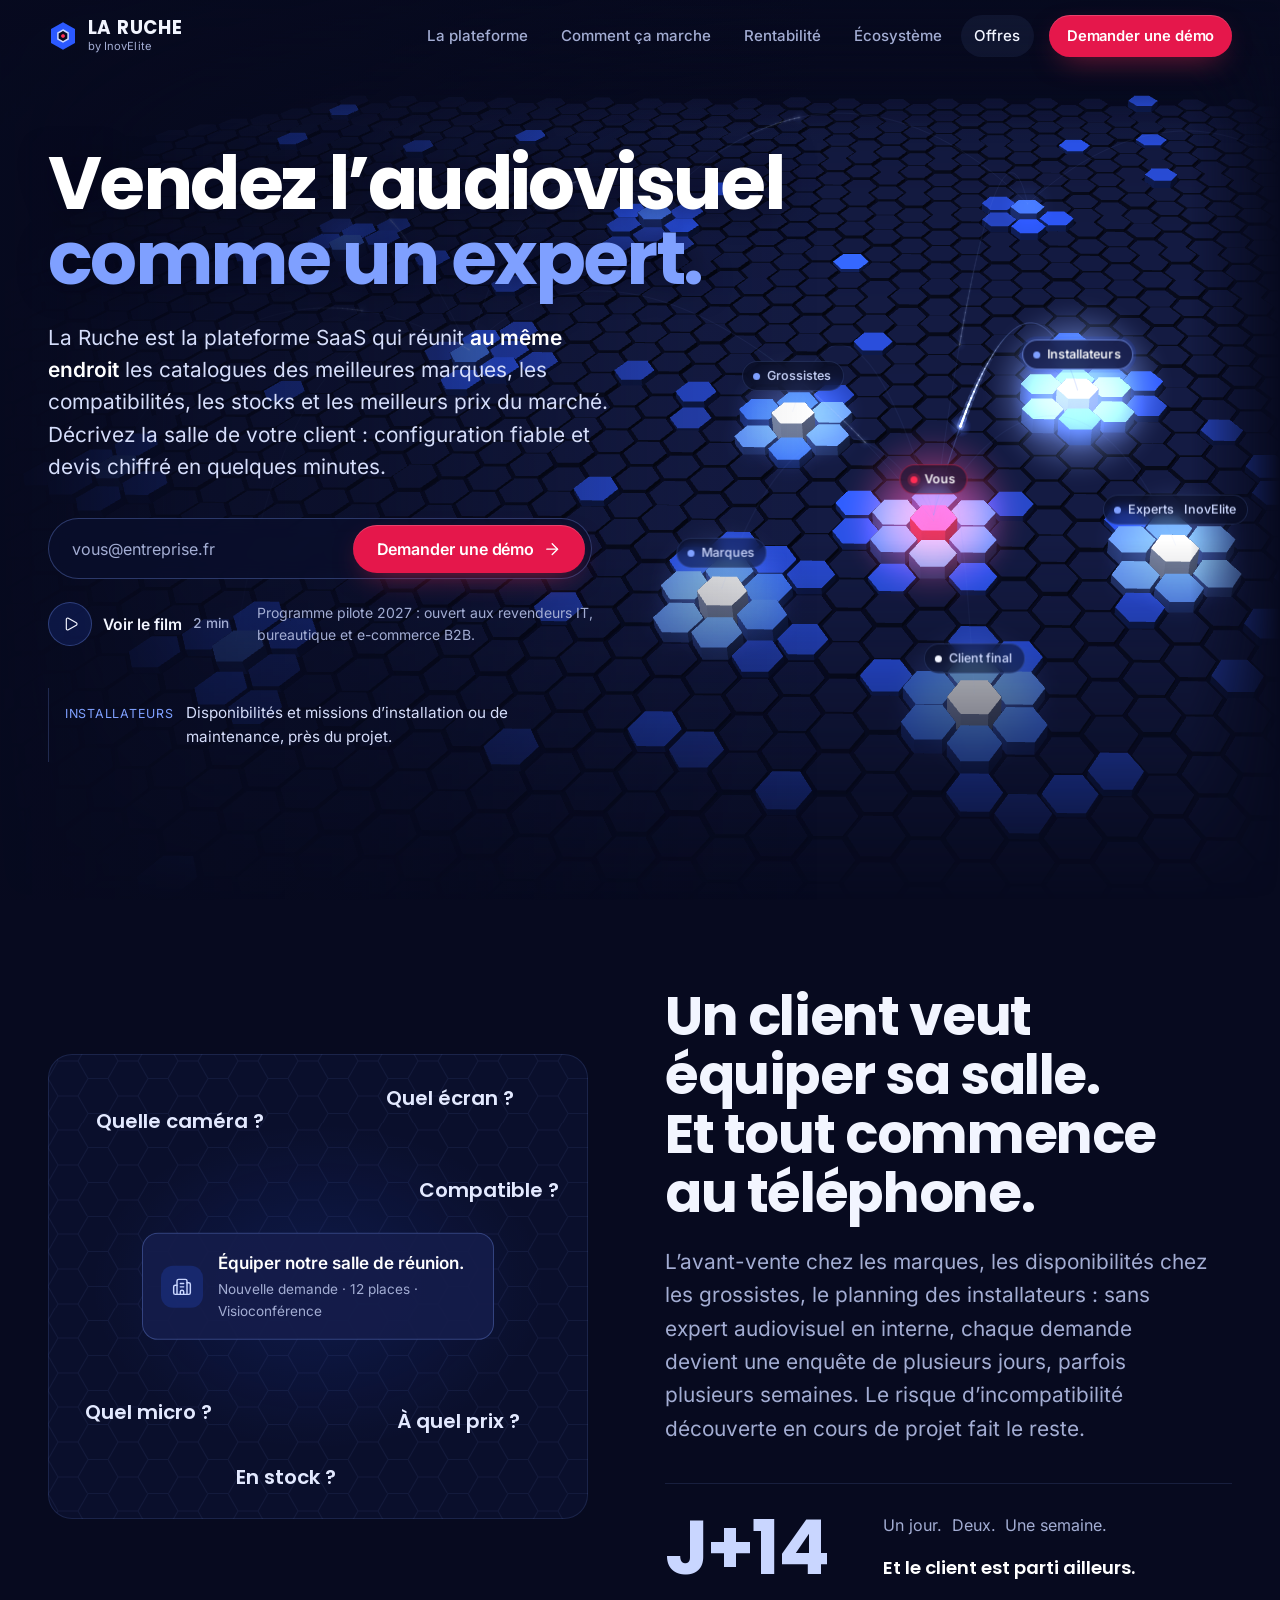
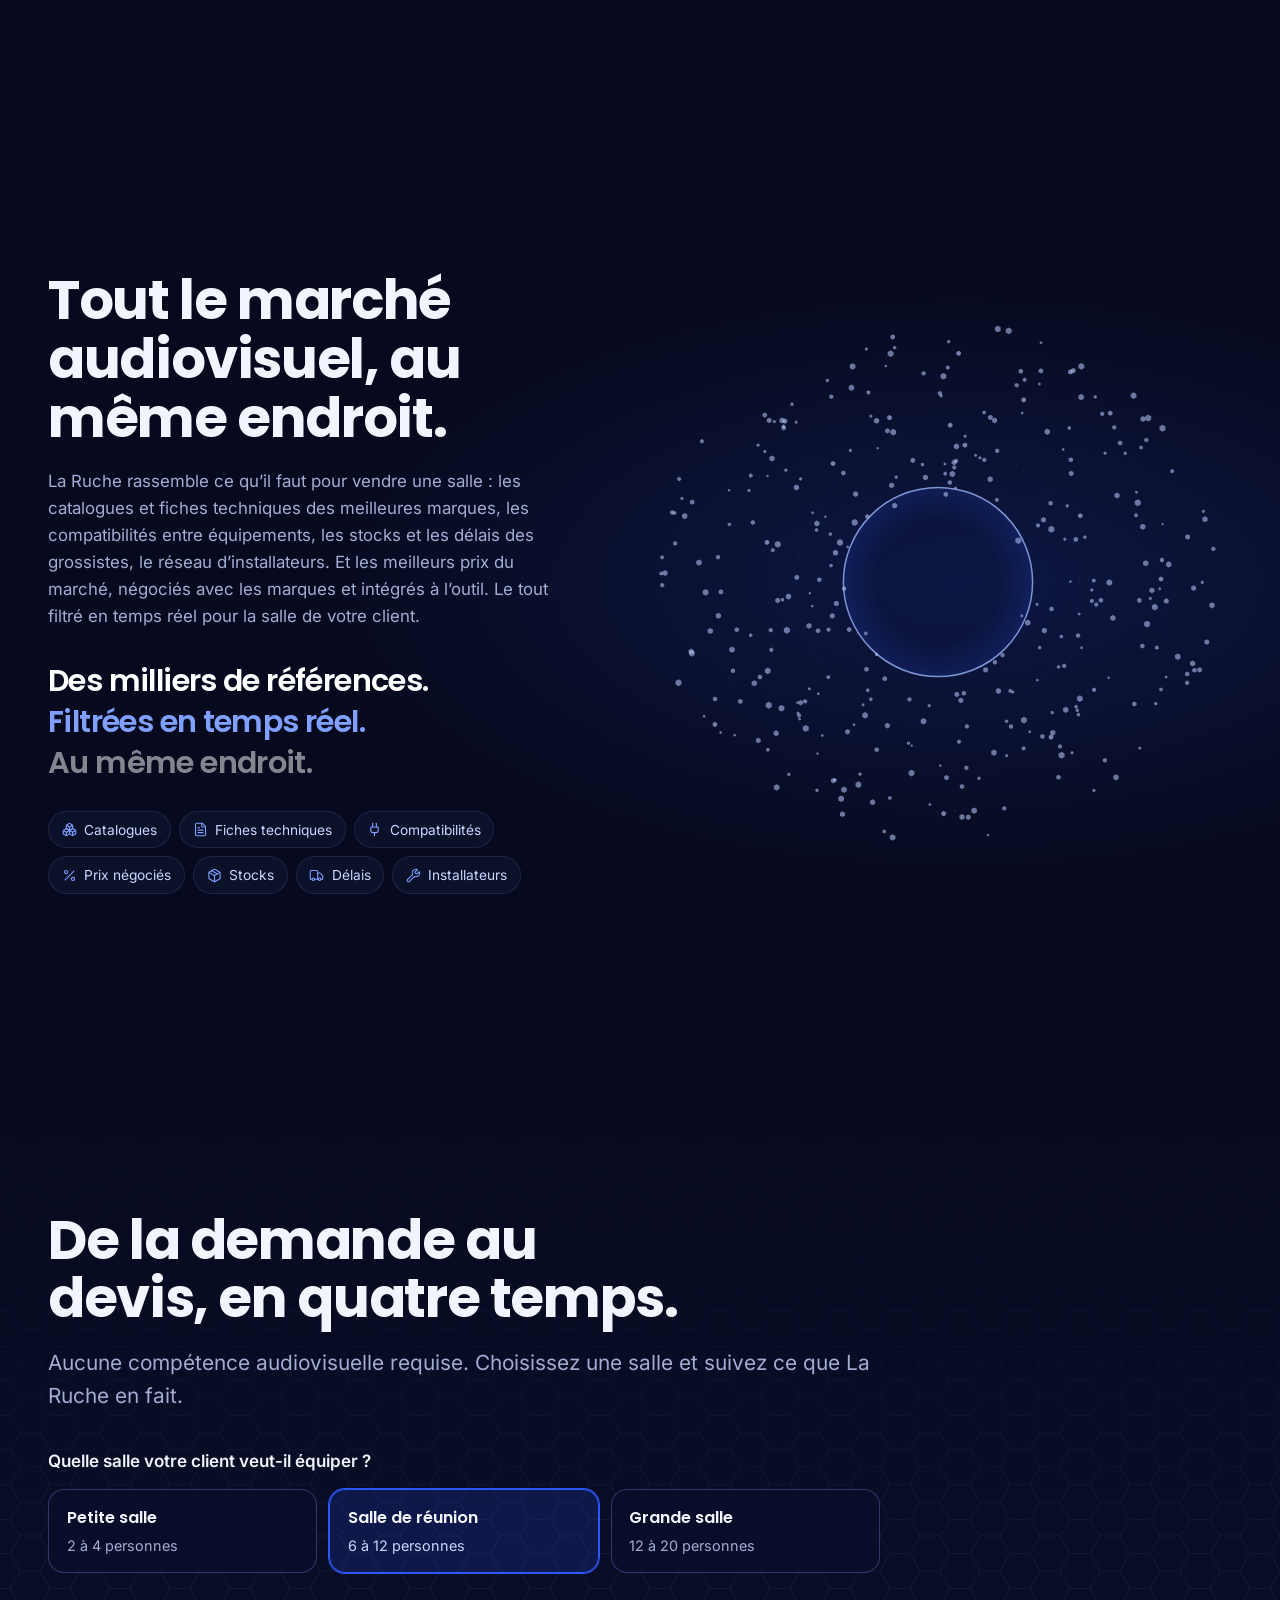
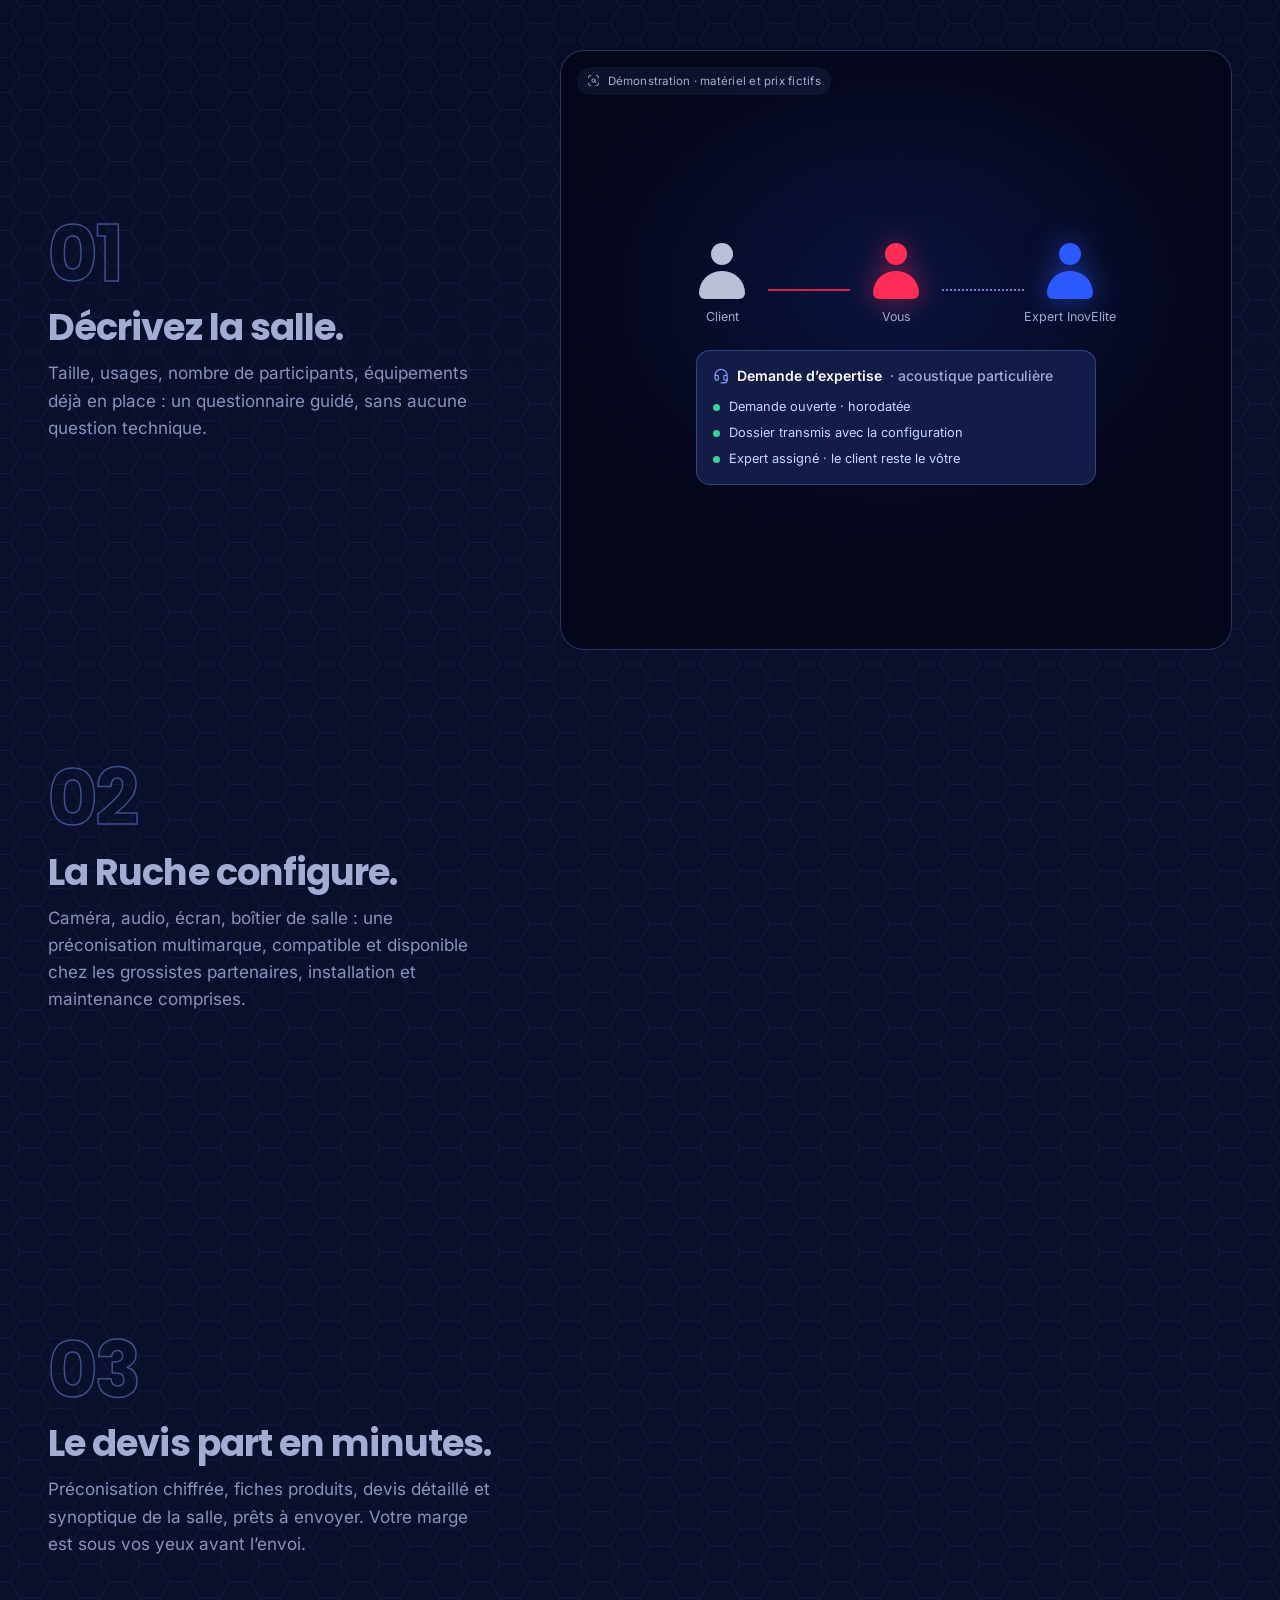
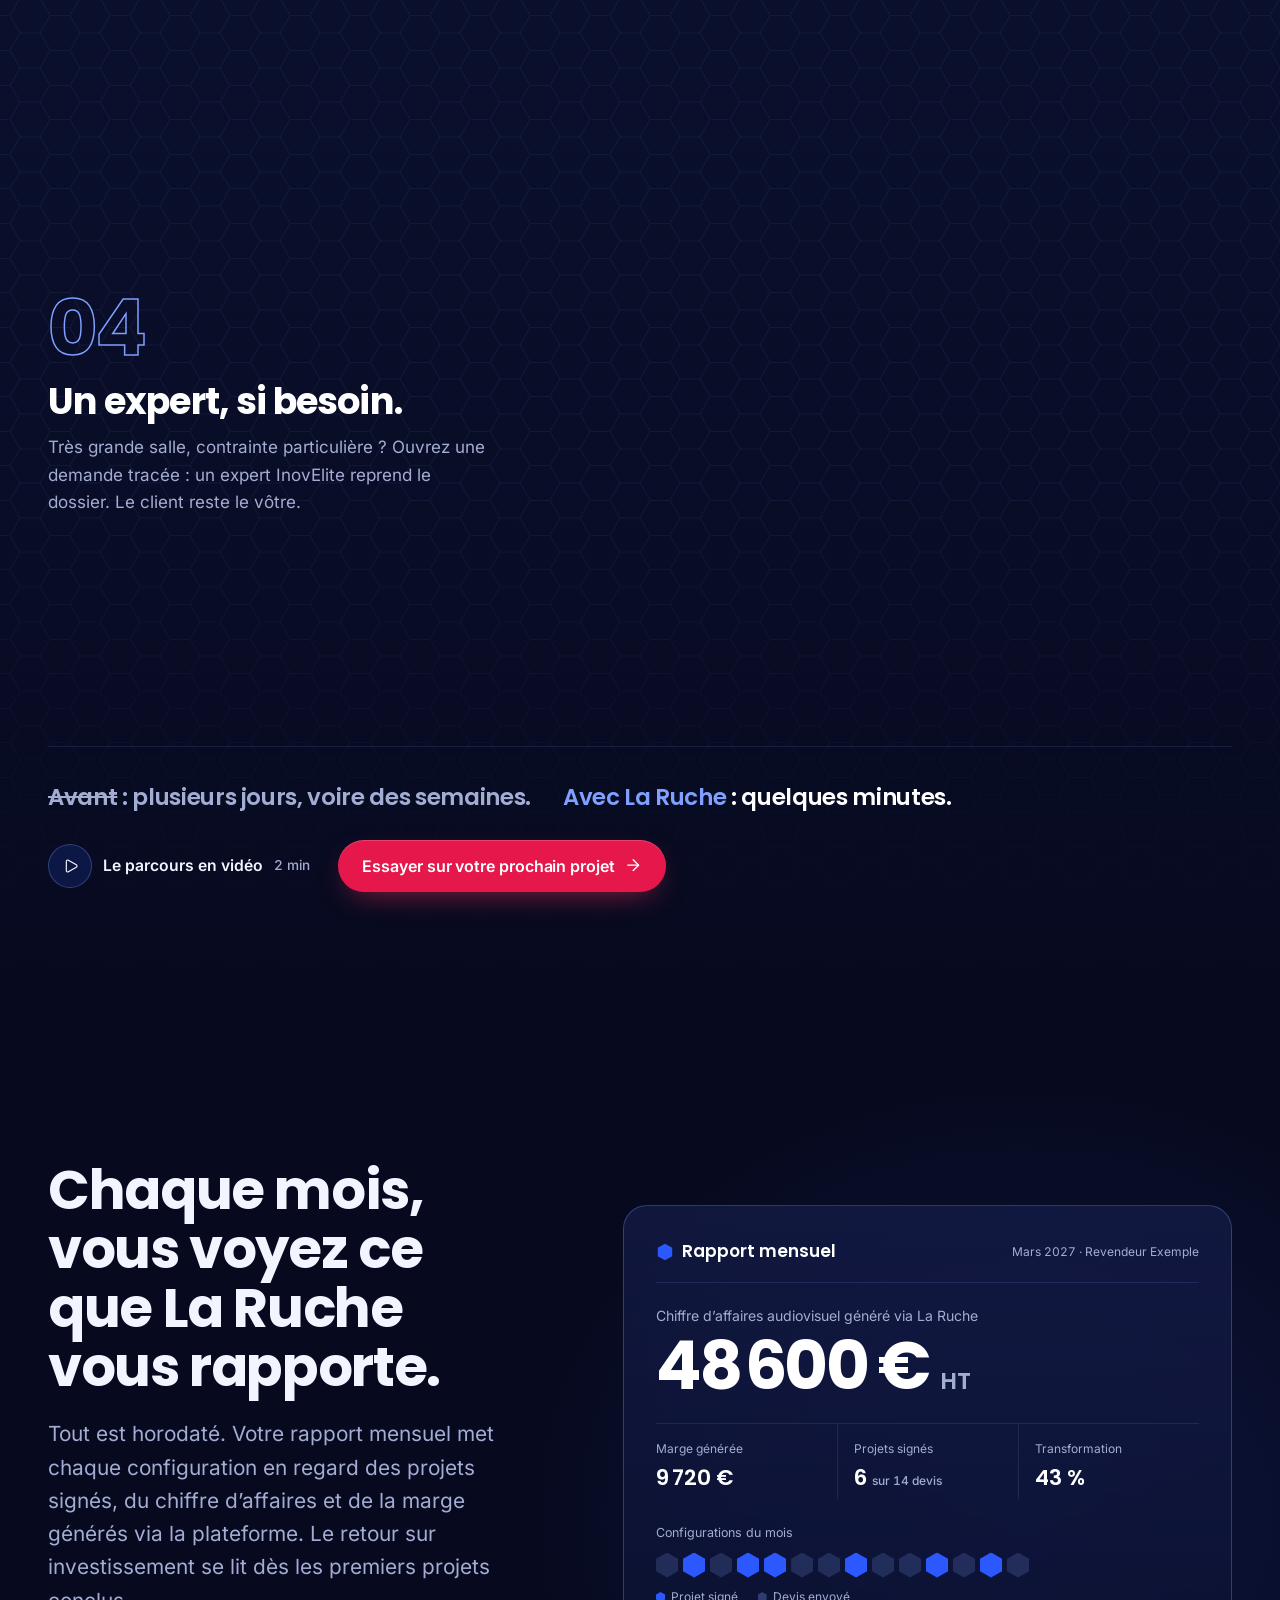
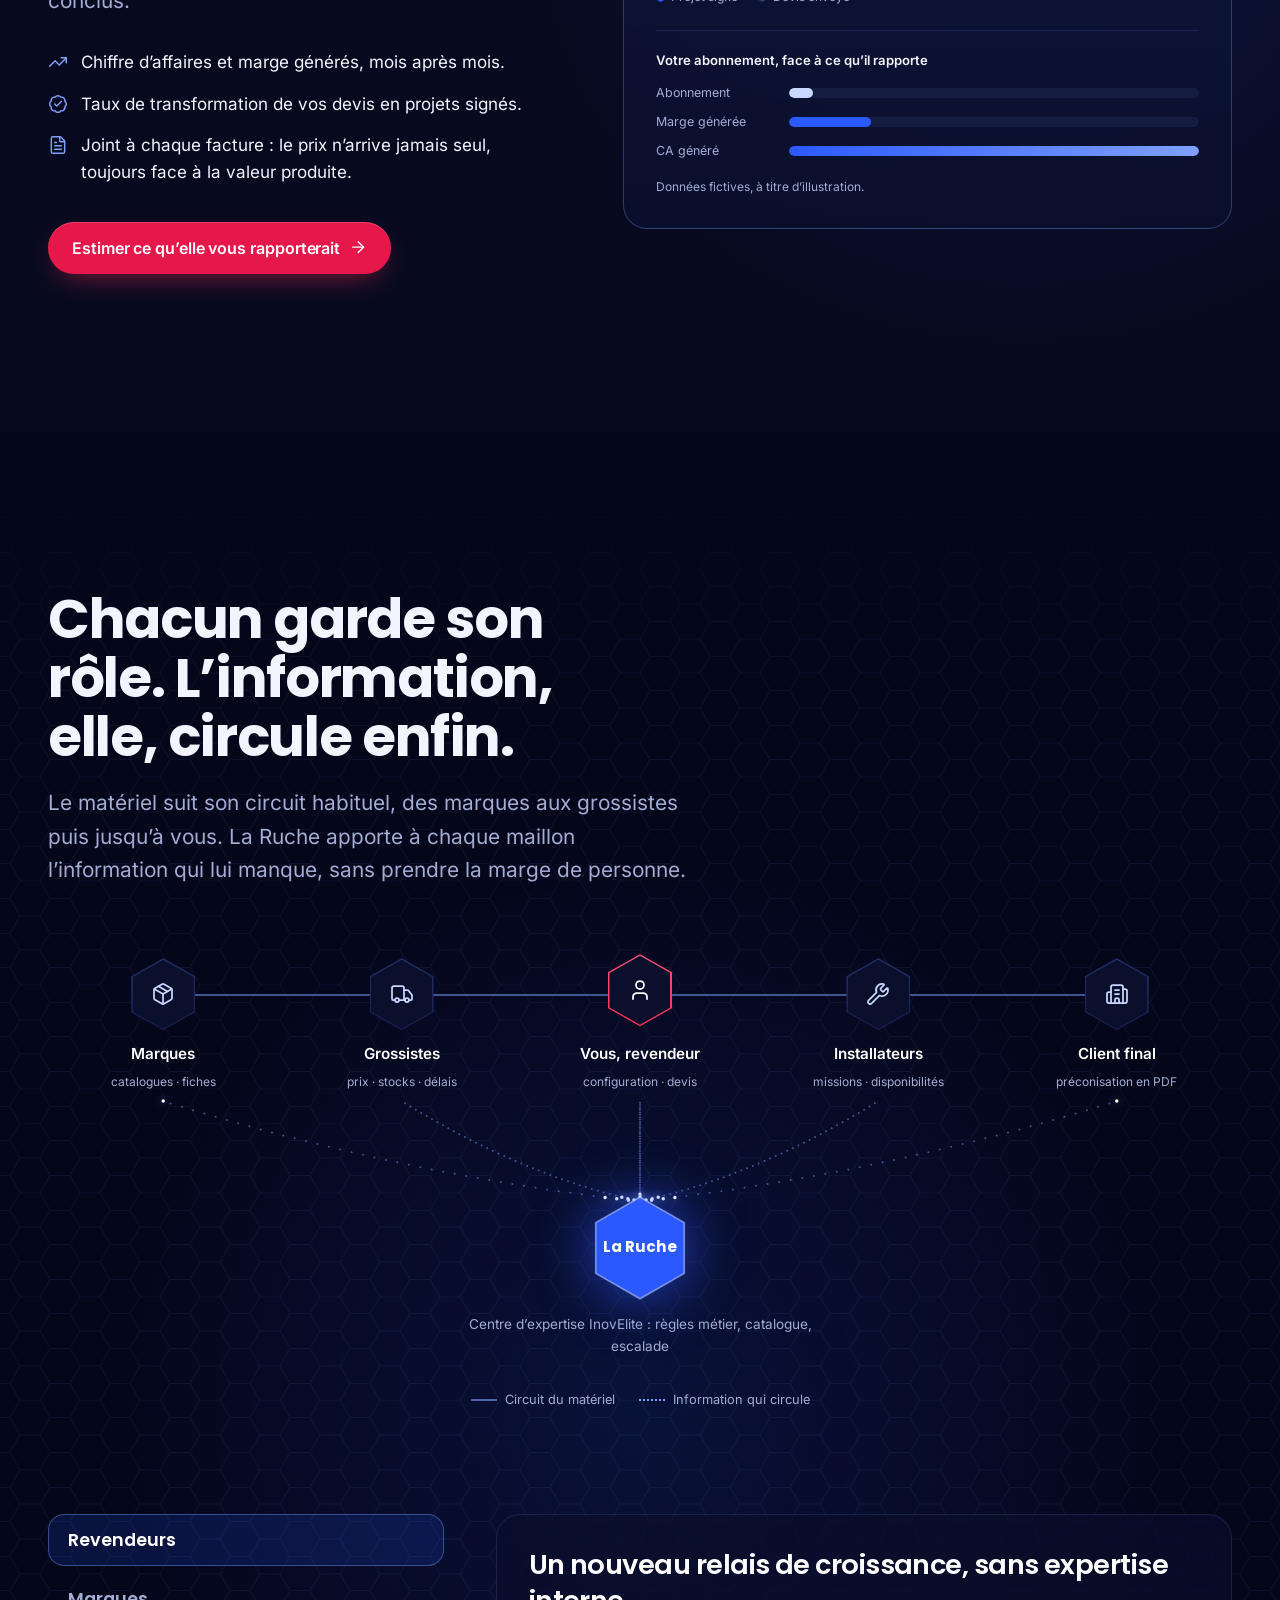
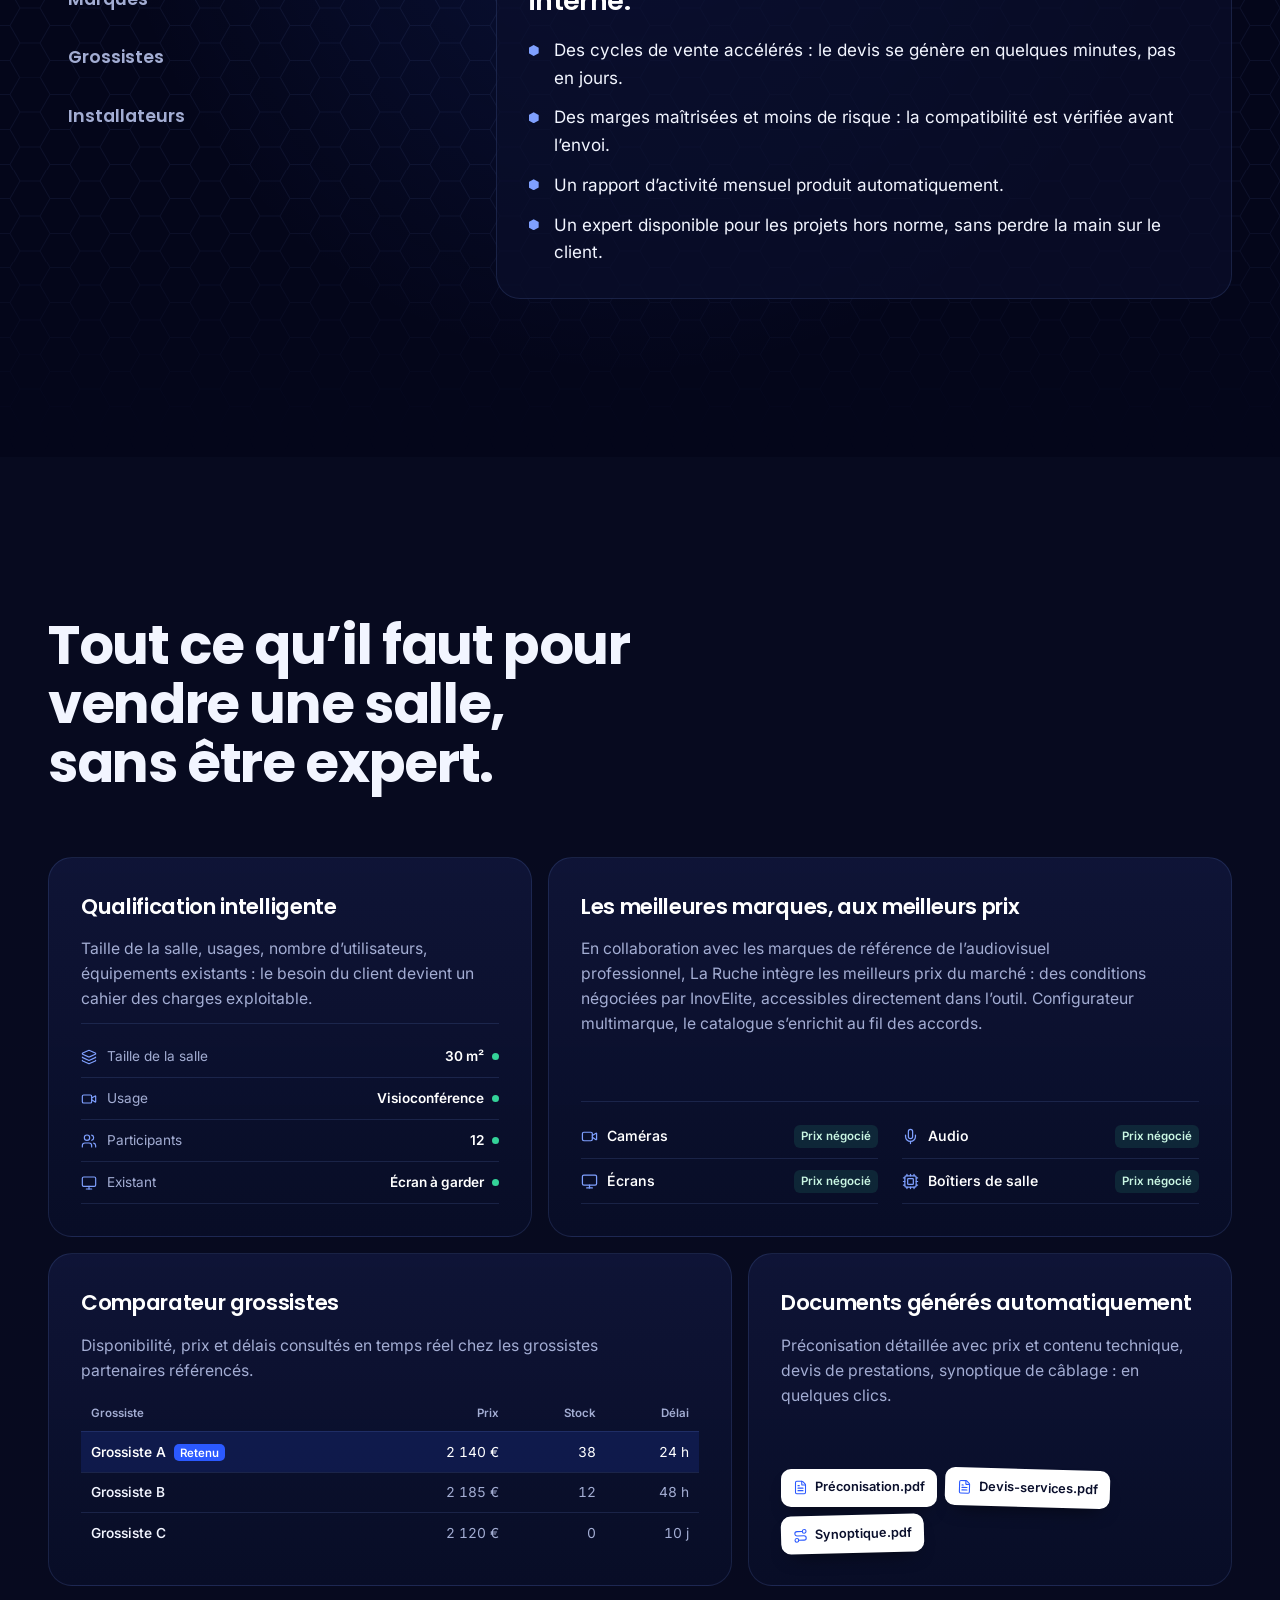
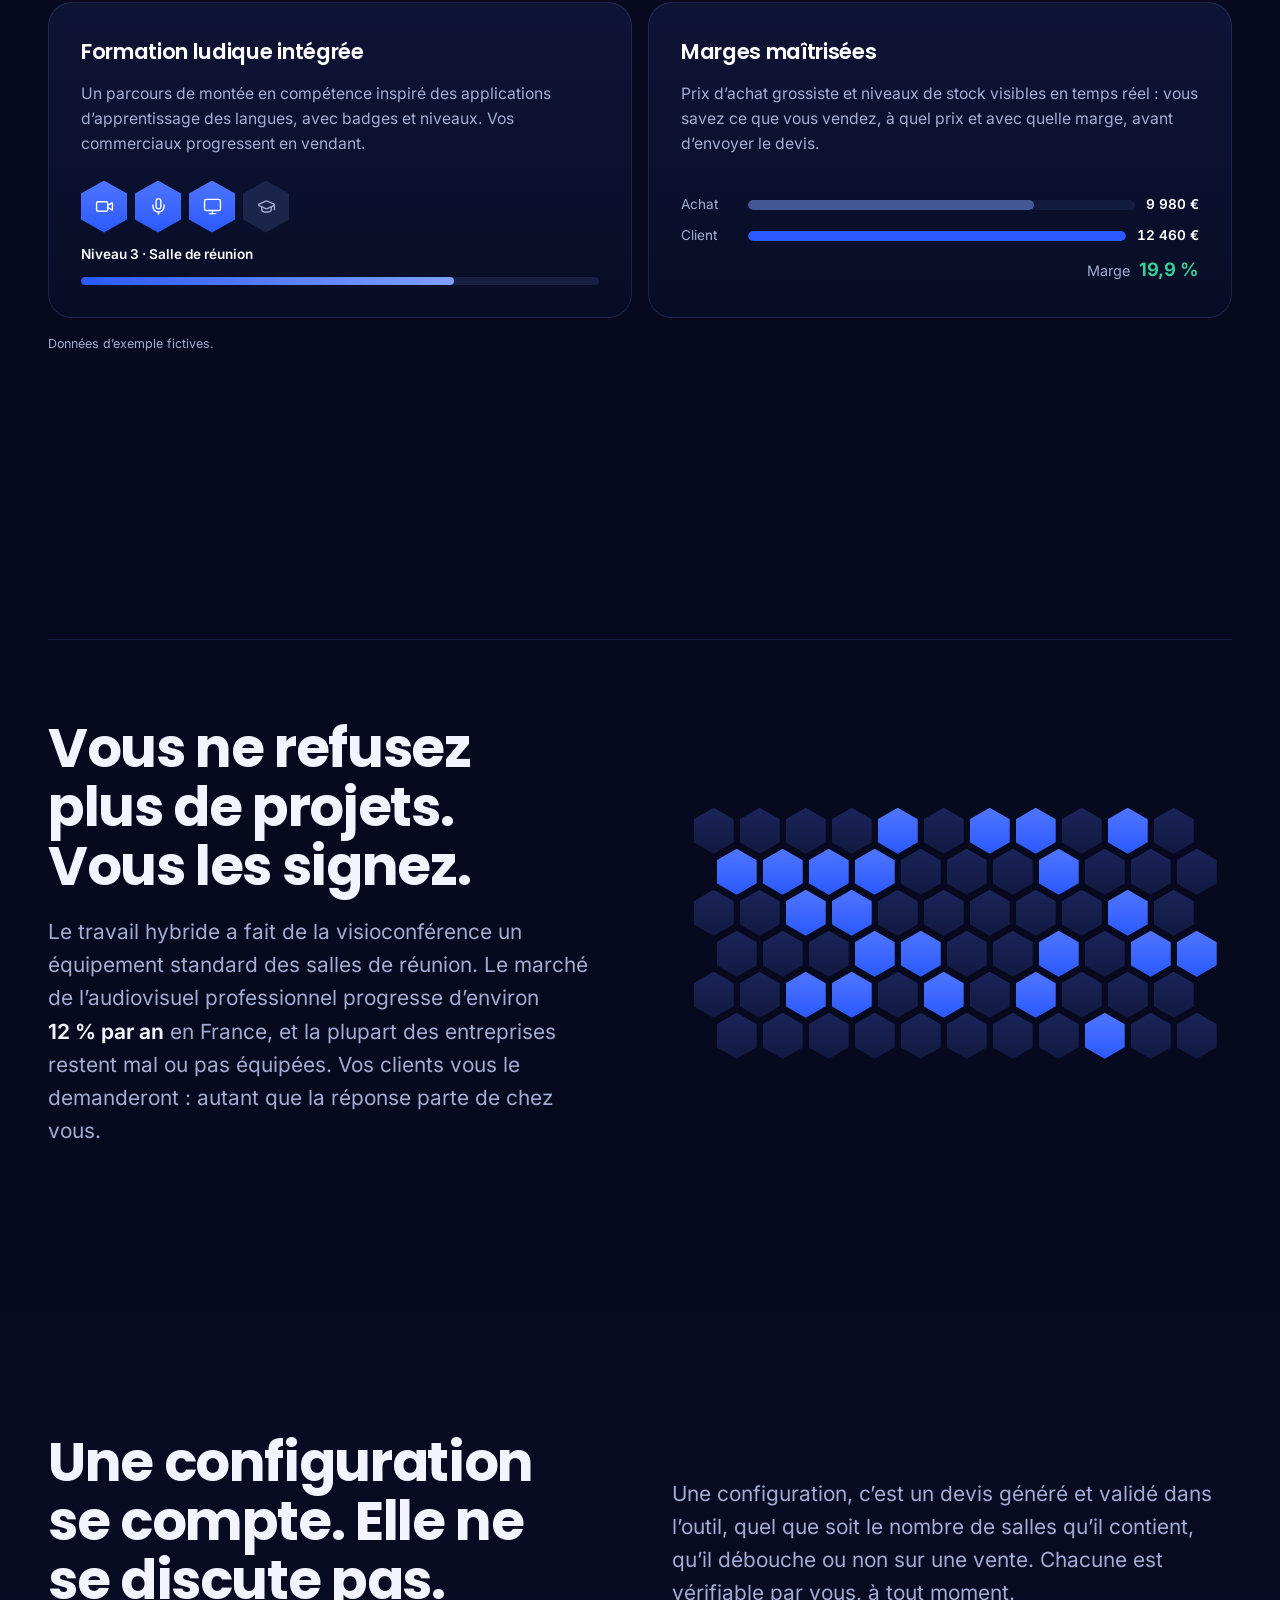
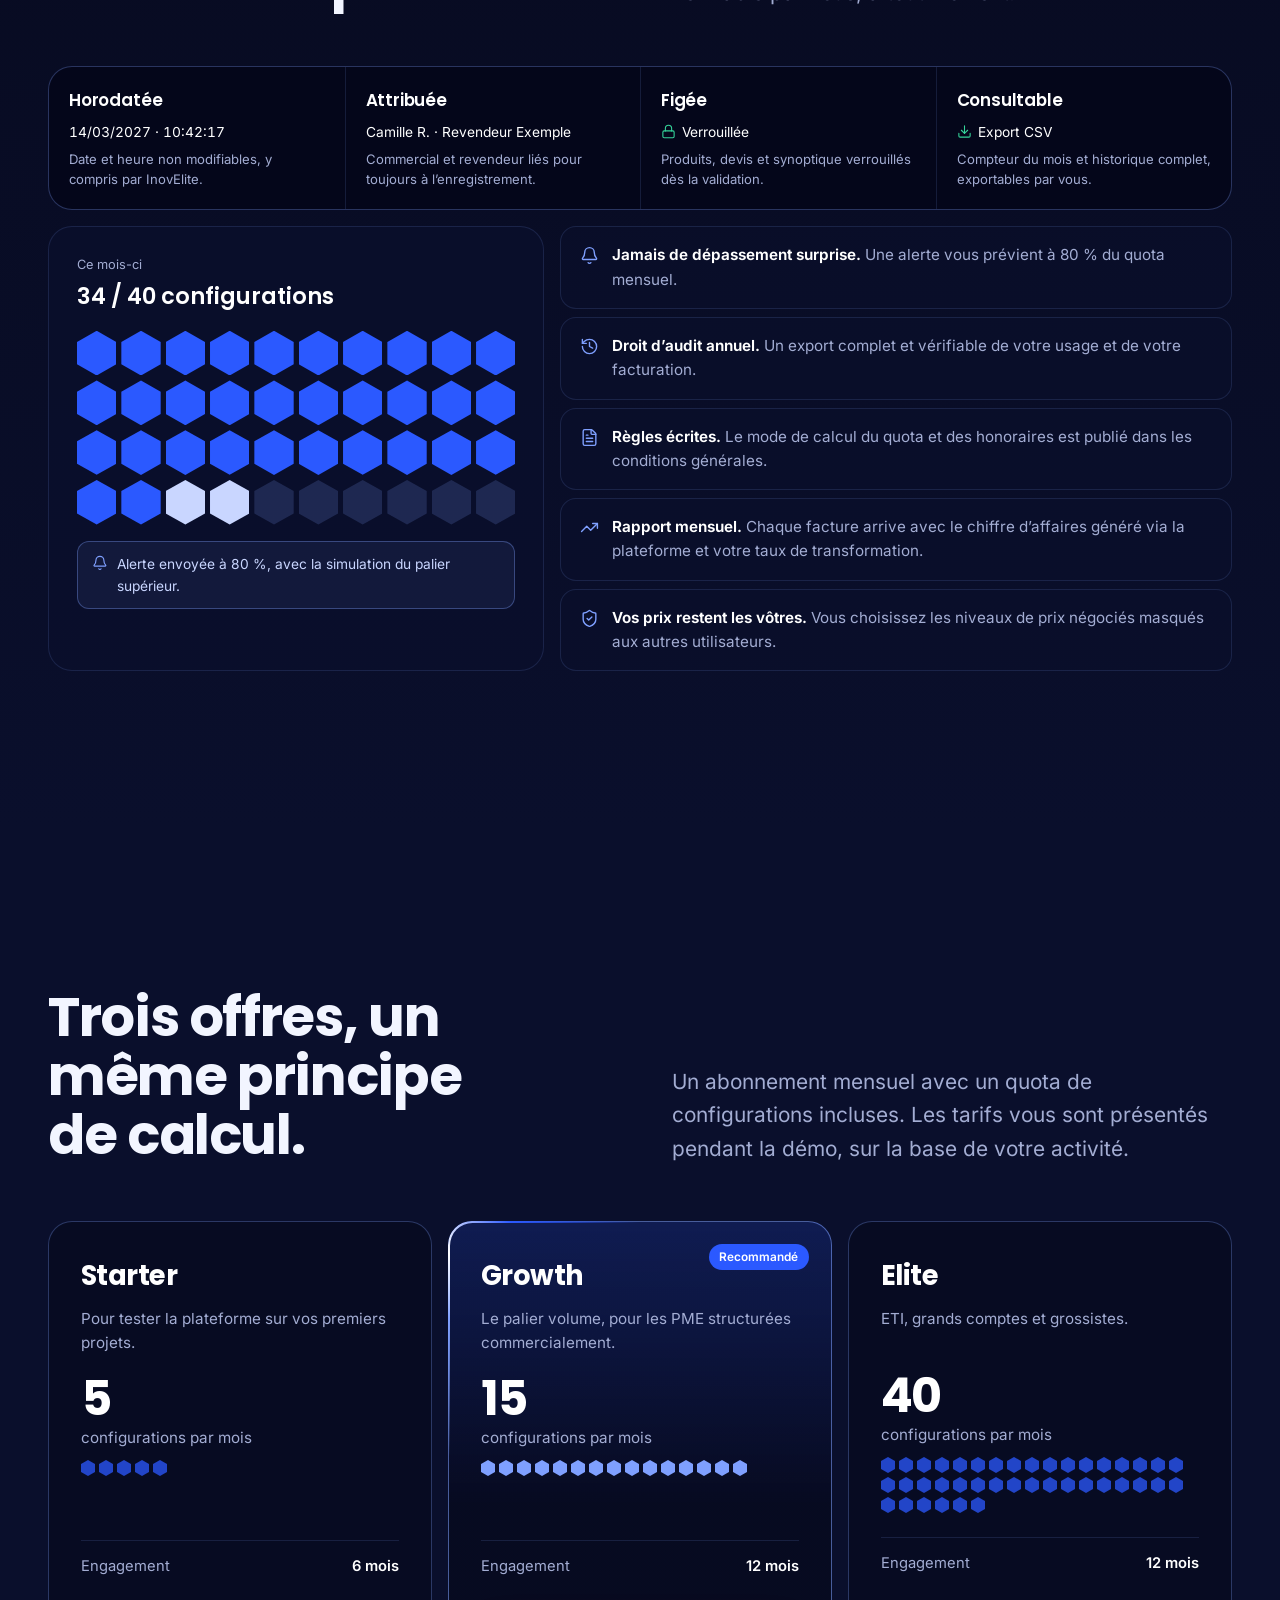
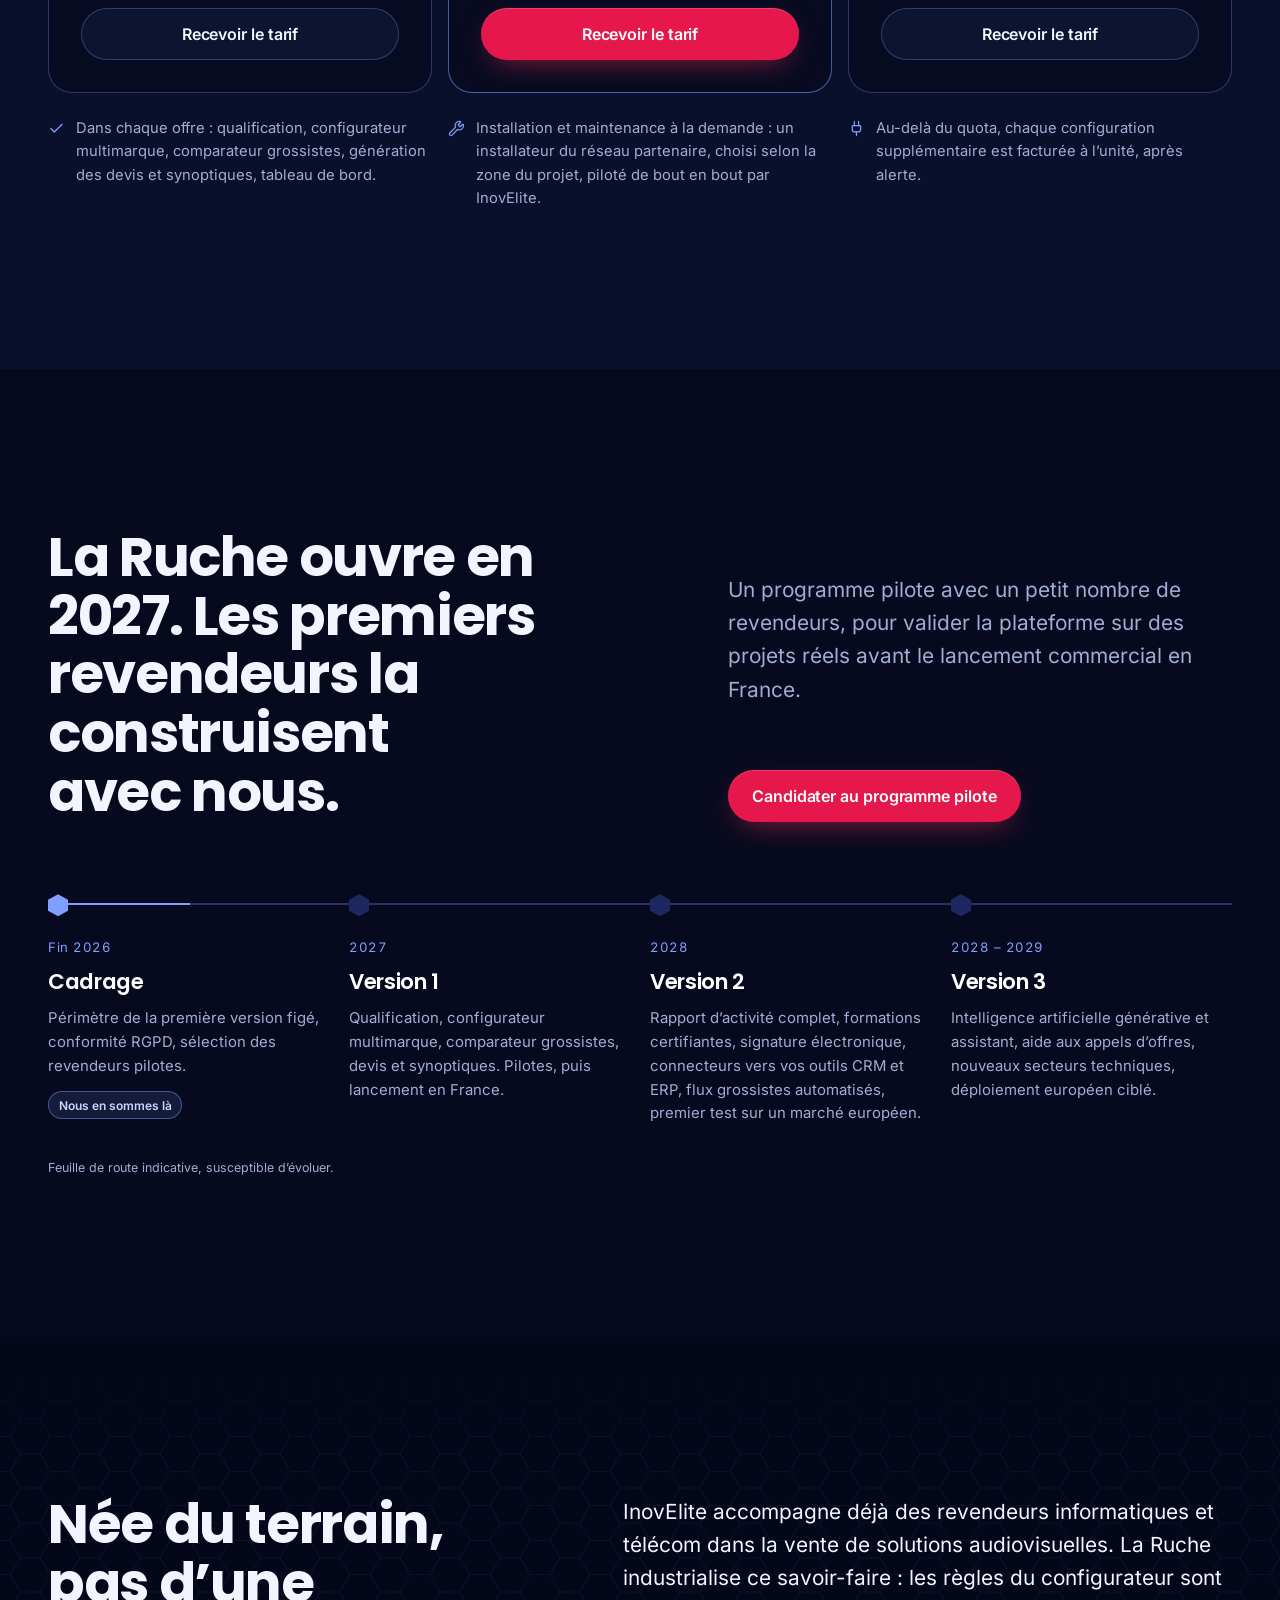
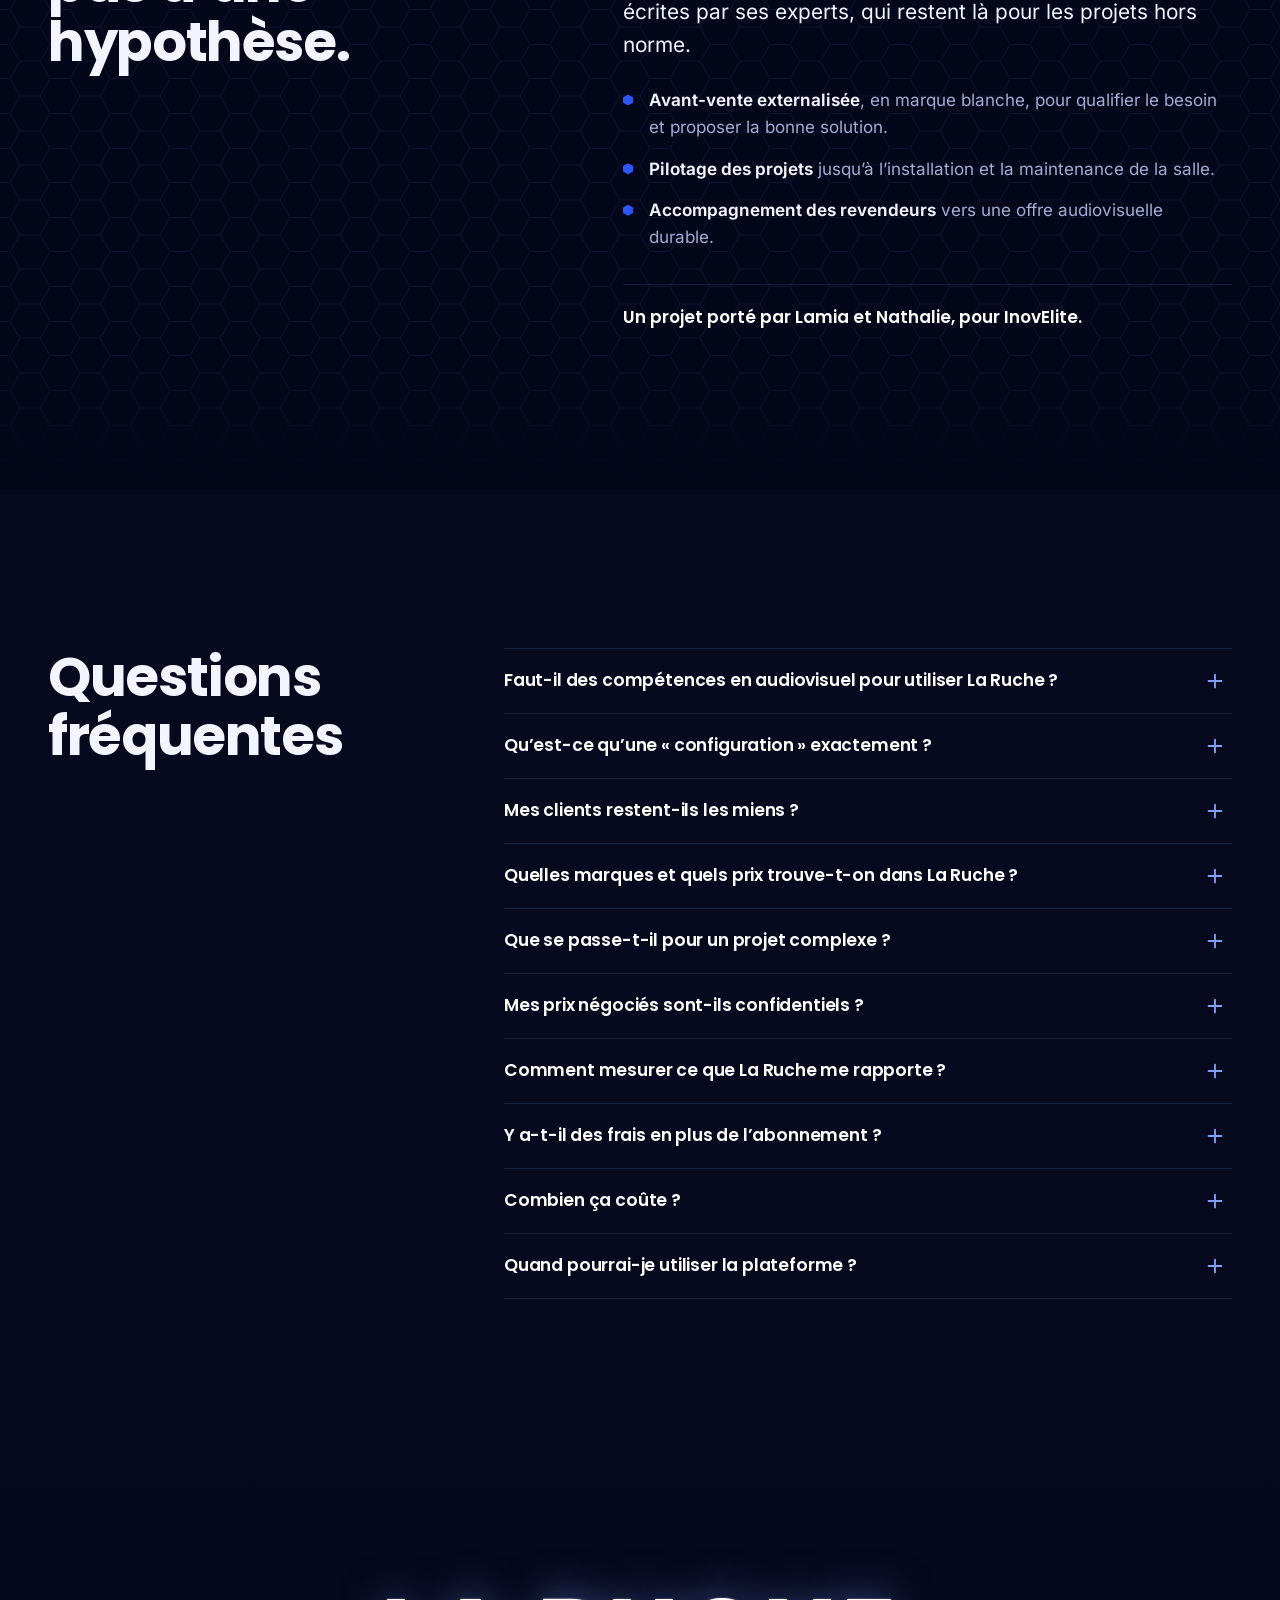
==== index.html @ 2115302b "Add La Ruche marketing site (docs/) for GitHub Pages - Single-page site: WebGL hive hero, scroll-dri" ====
<!doctype html>
<html lang="fr">
<head>
  <meta charset="utf-8">
  <meta name="viewport" content="width=device-width, initial-scale=1">
  <title>La Ruche by InovElite</title>
  <meta name="robots" content="noindex">
  <!-- Filet de sécurité : si GitHub Pages publie la racine du dépôt plutôt que /docs, on renvoie vers le site. -->
  <meta http-equiv="refresh" content="0; url=./docs/">
  <script>location.replace('./docs/' + location.hash);</script>
</head>
<body style="background:#070a1f;color:#f2f5ff;font-family:system-ui,sans-serif">
  <p><a href="./docs/" style="color:#7fa0ff">La Ruche by InovElite</a></p>
</body>
</html>
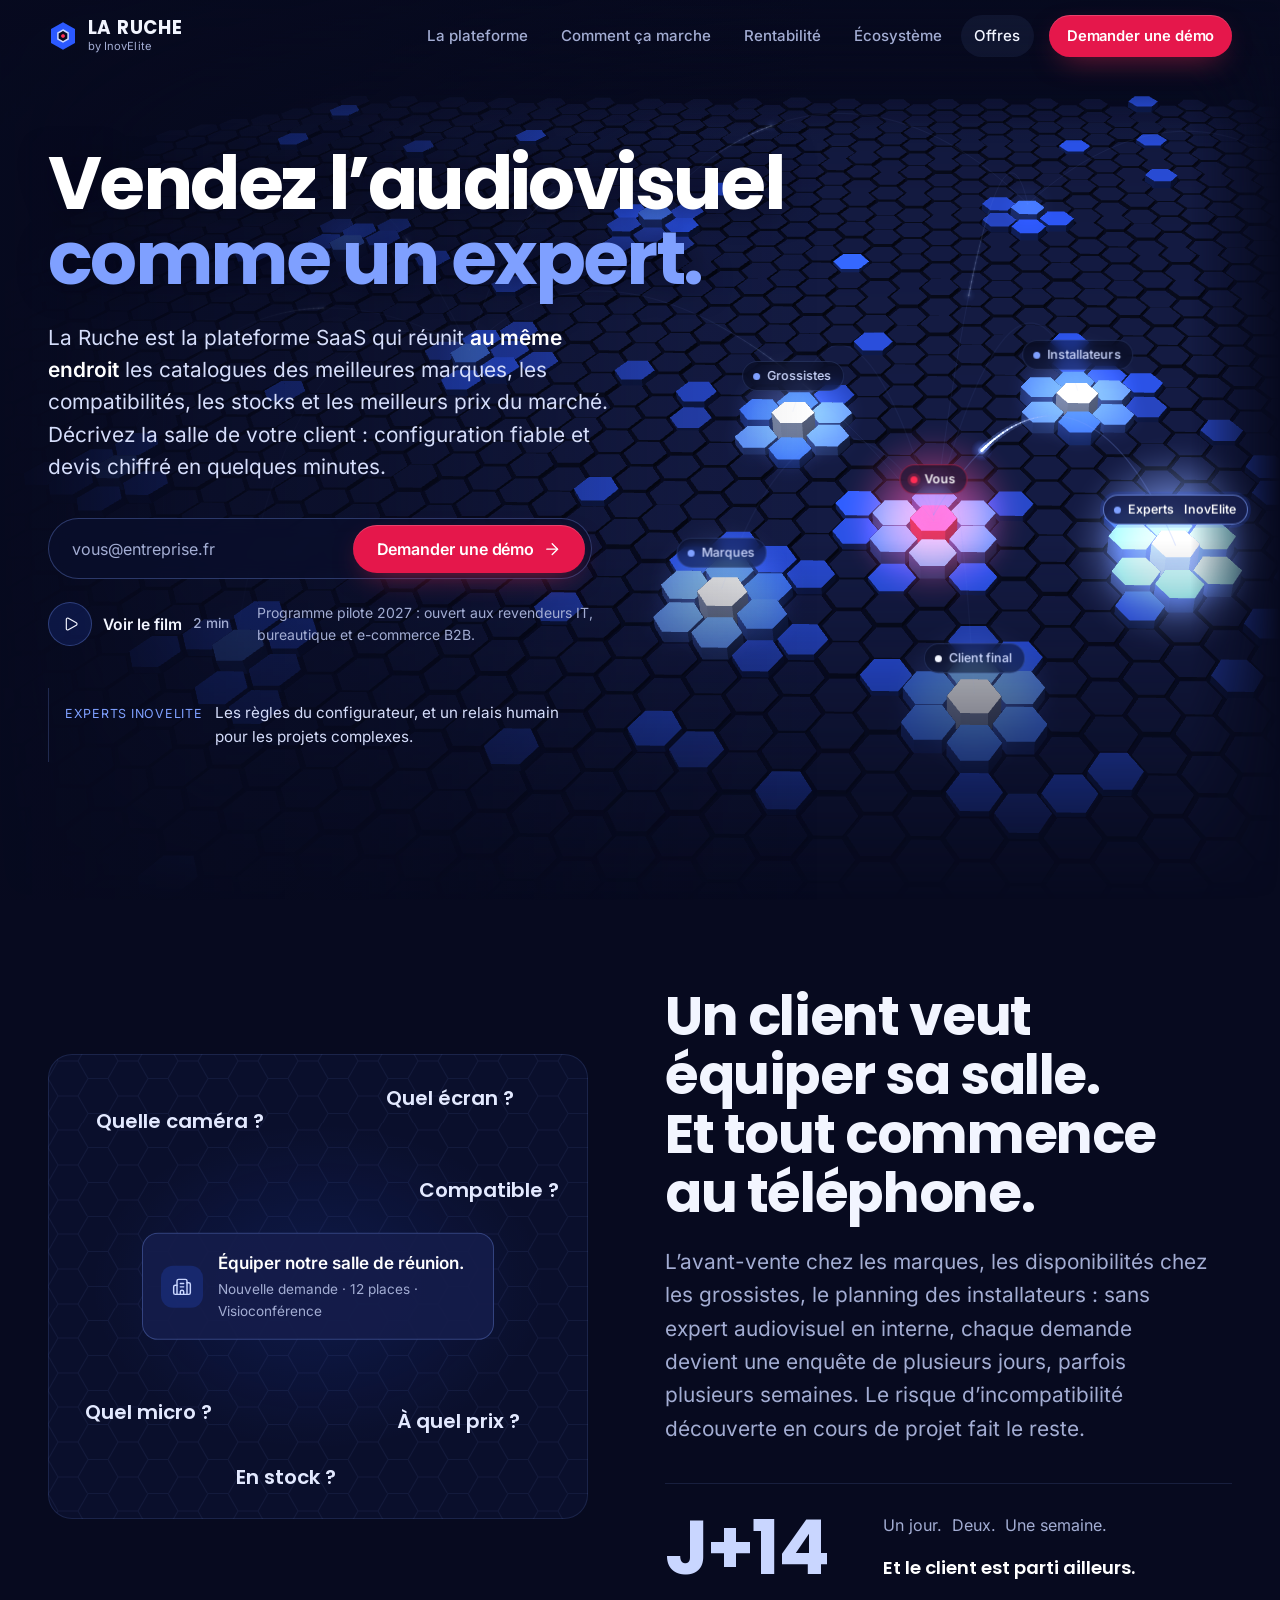
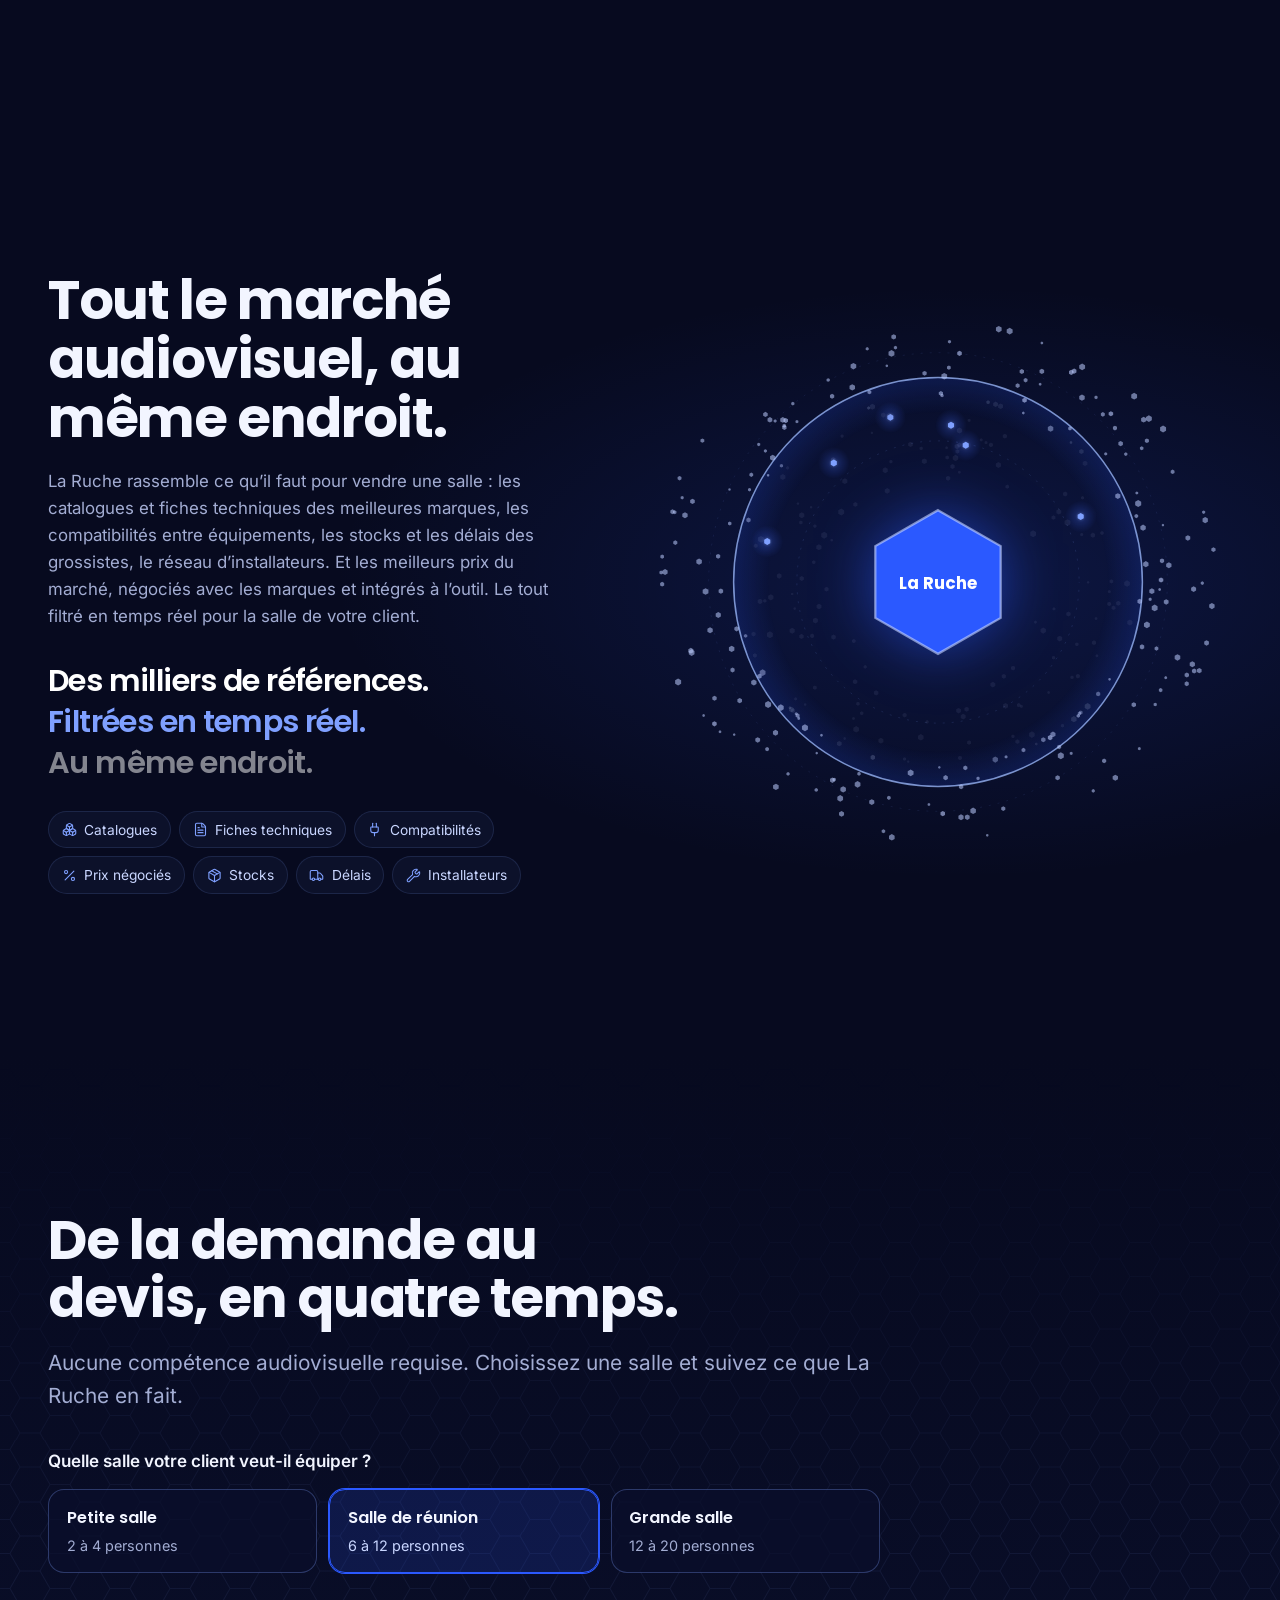
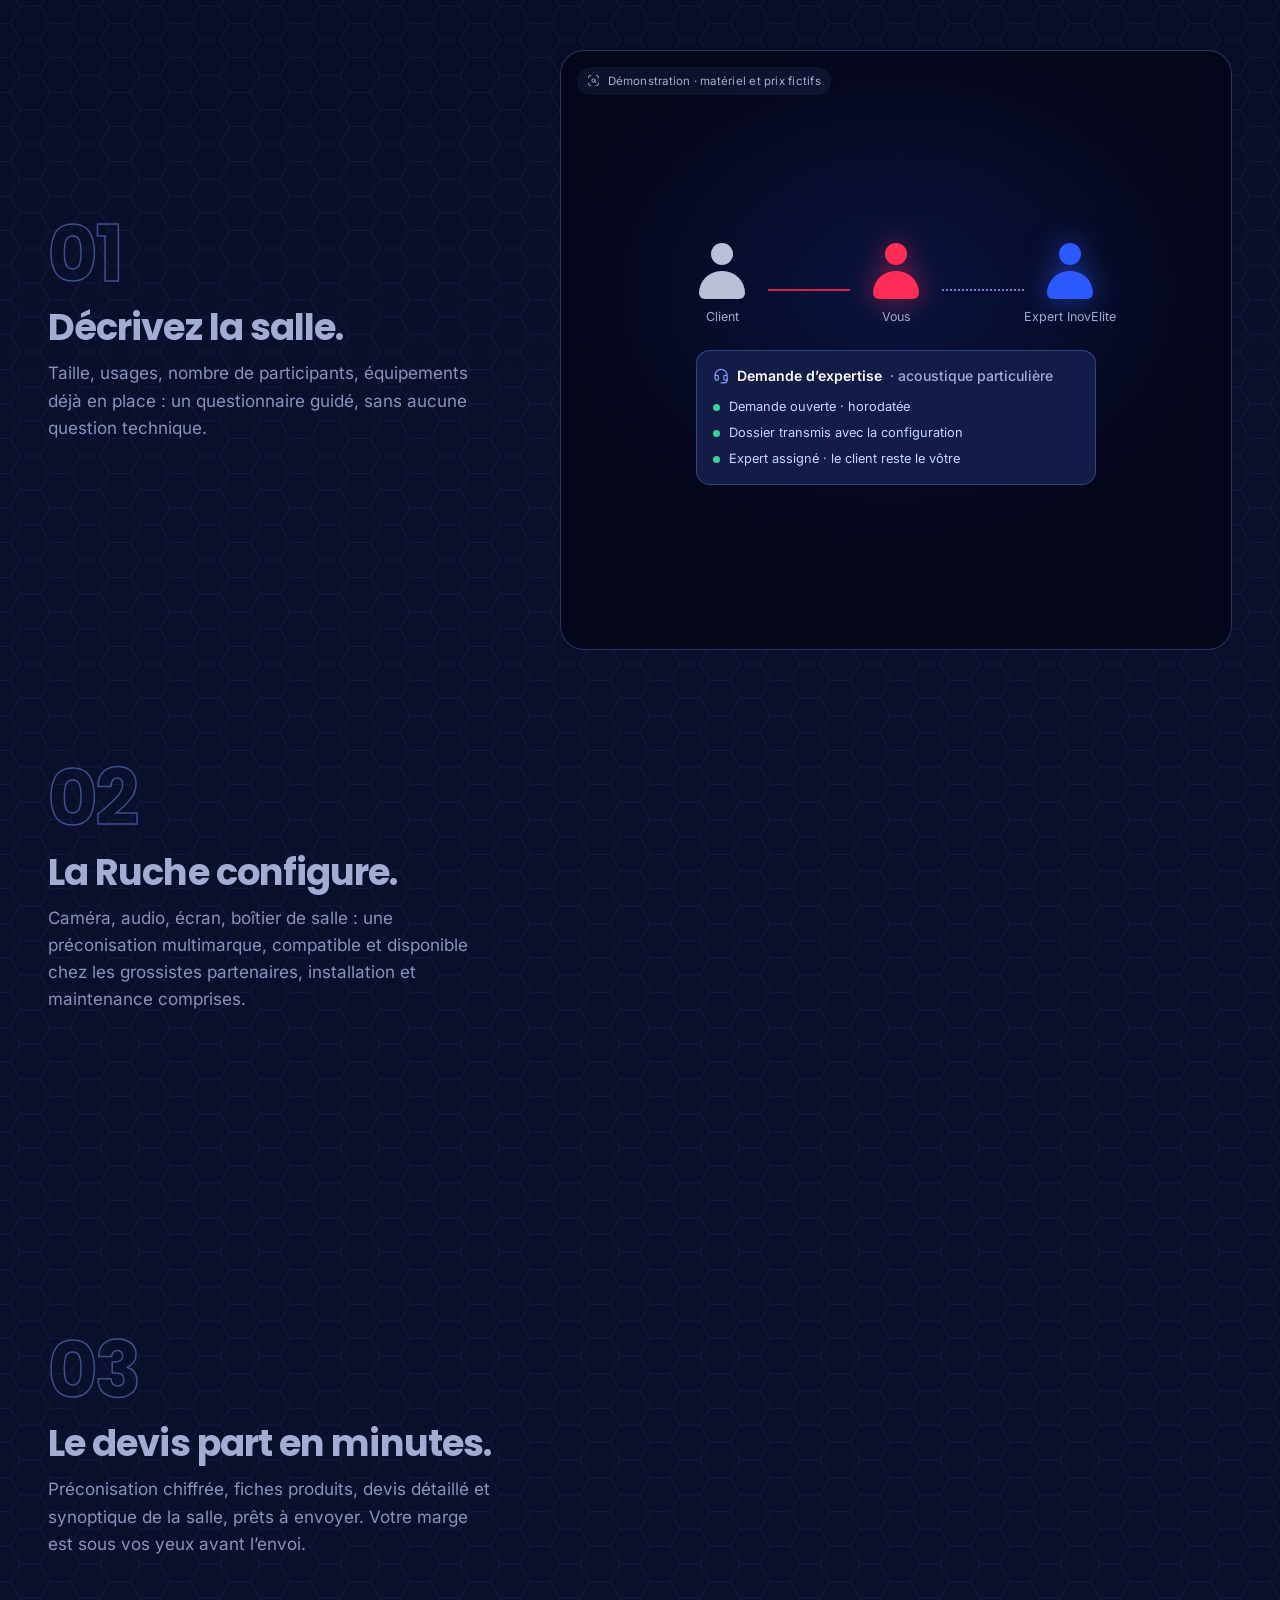
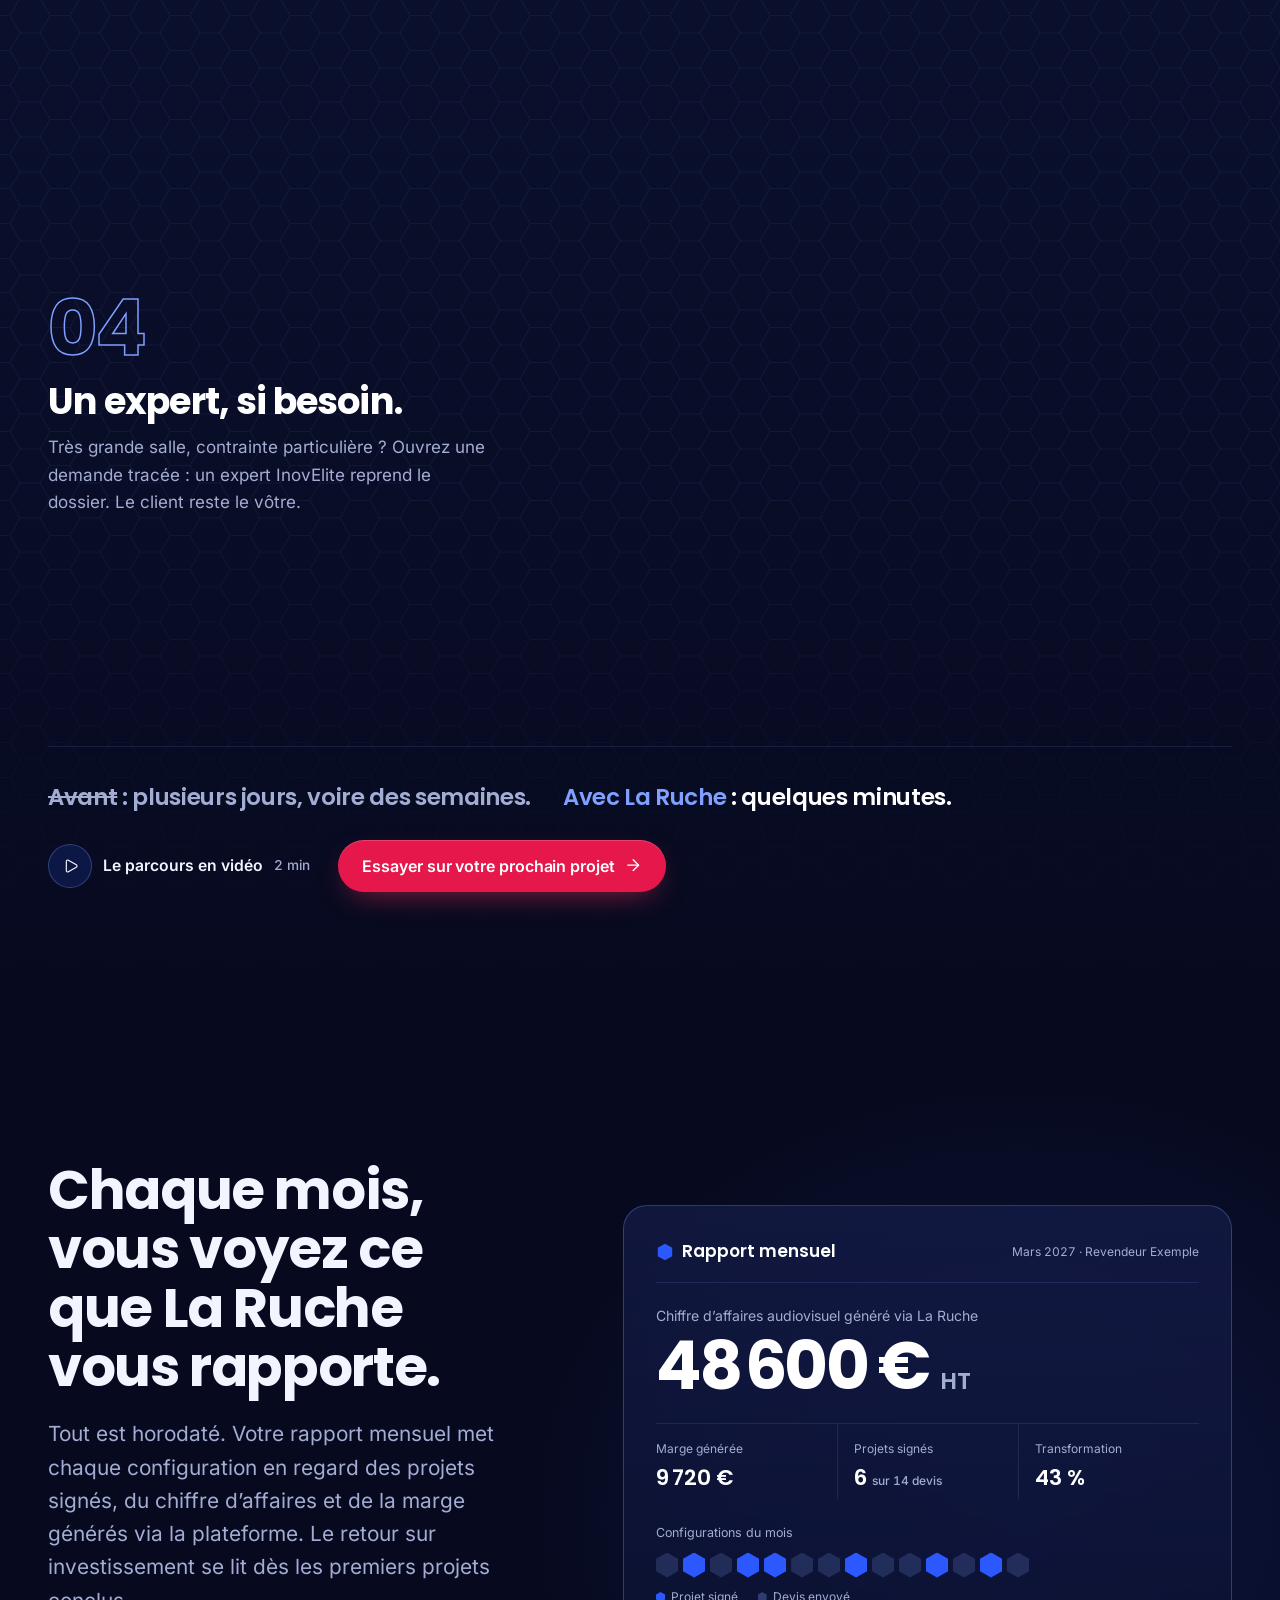
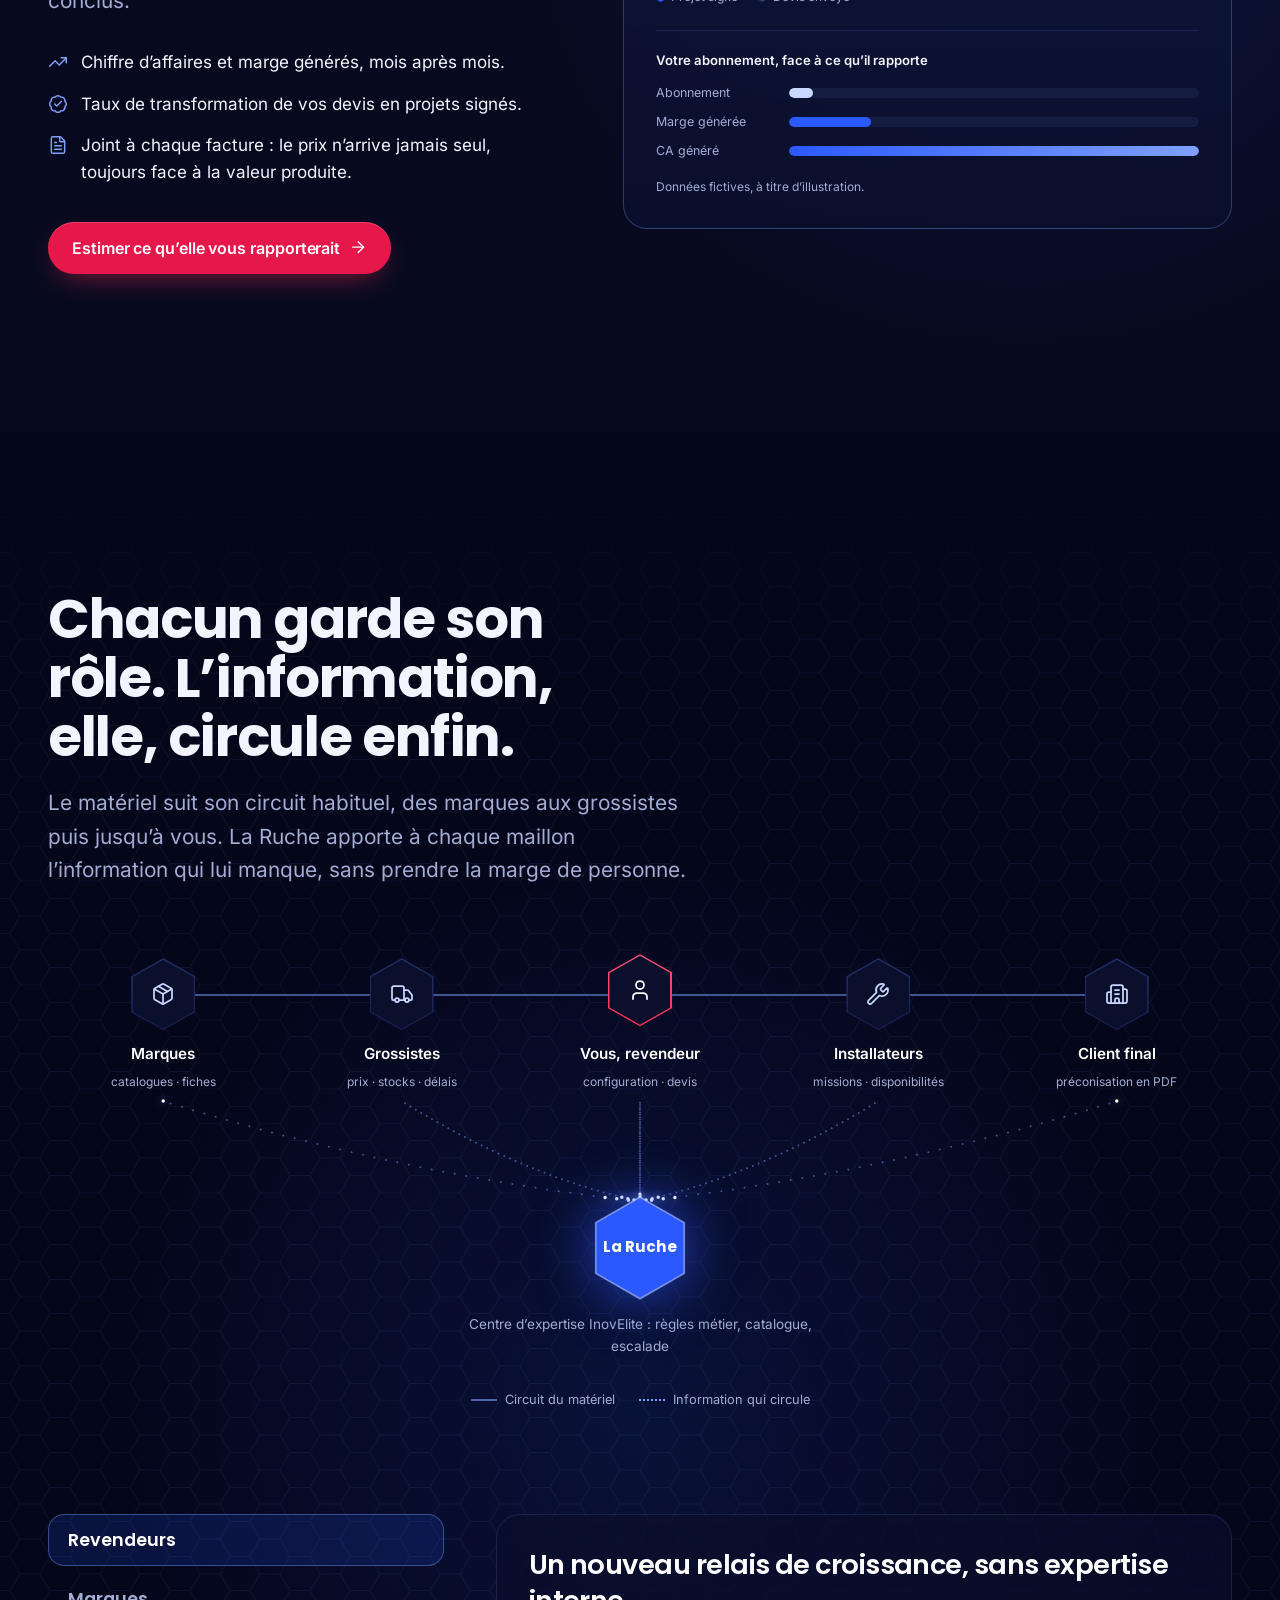
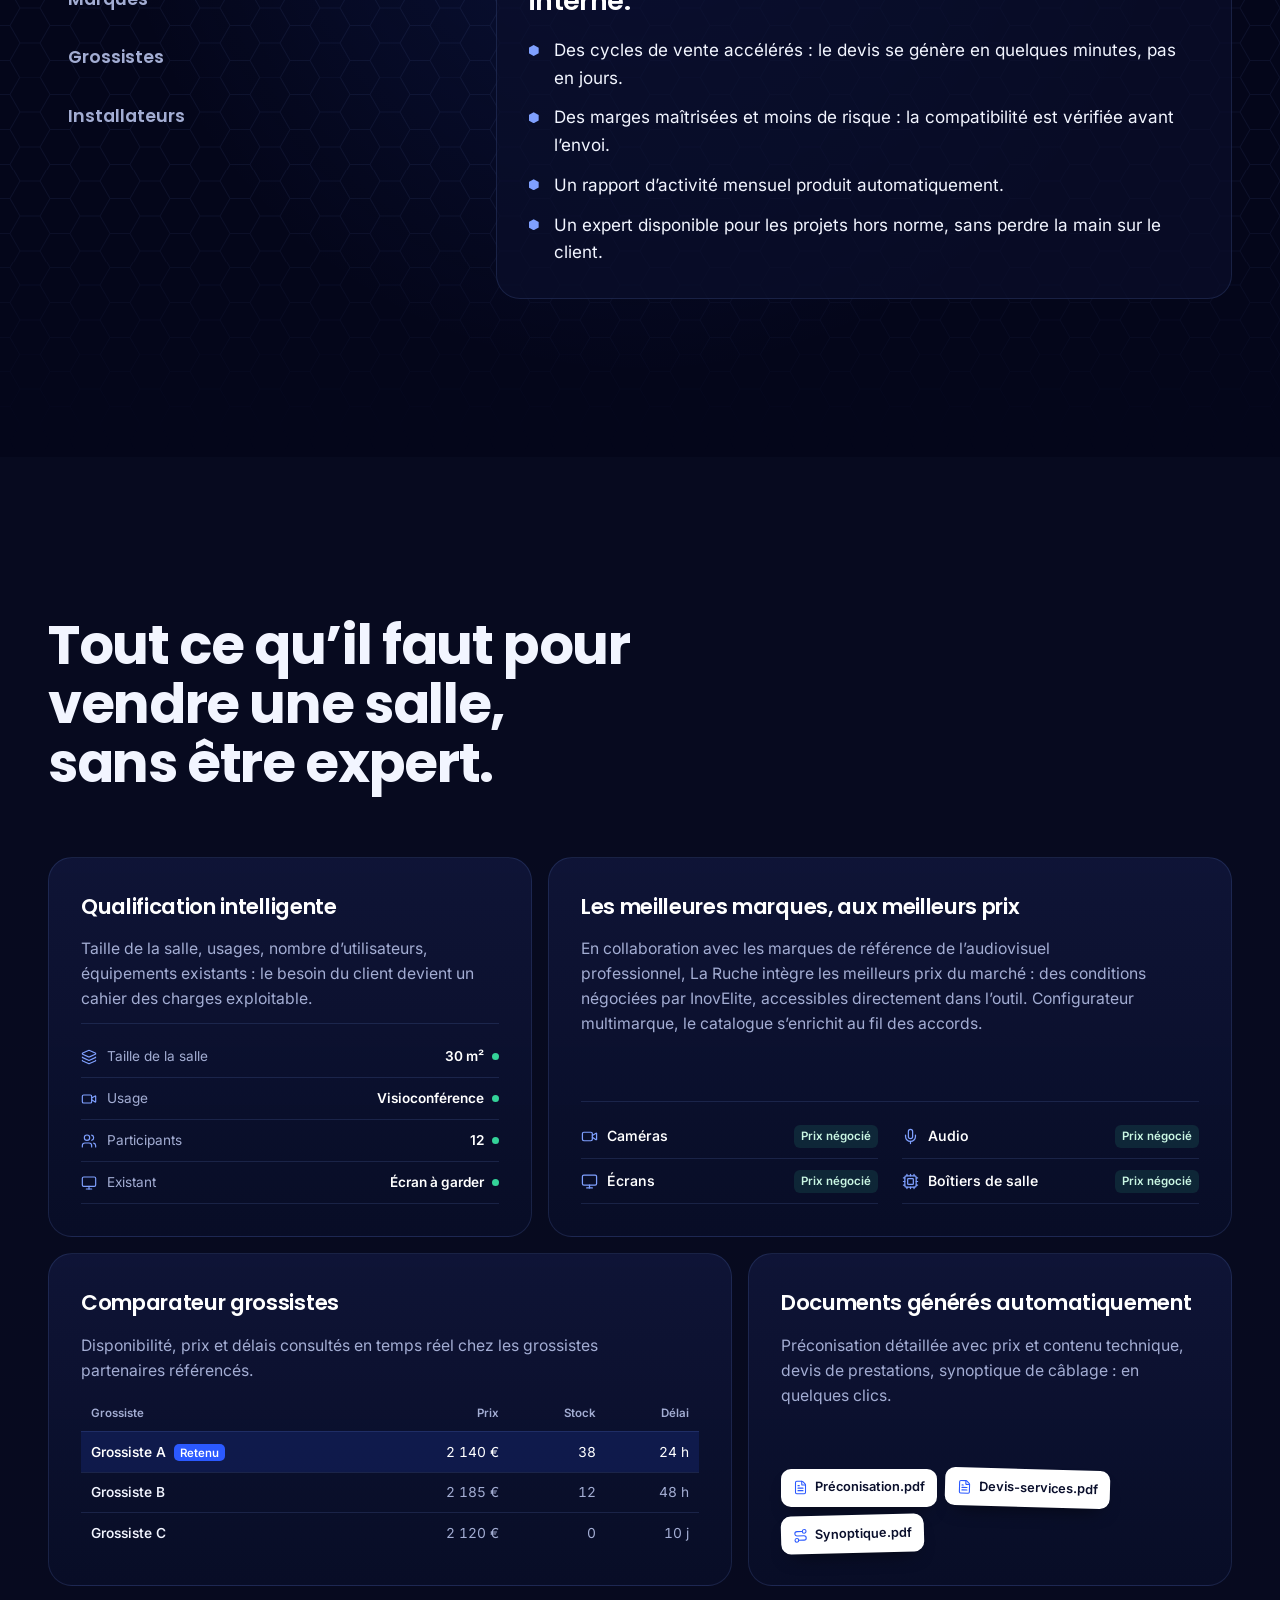
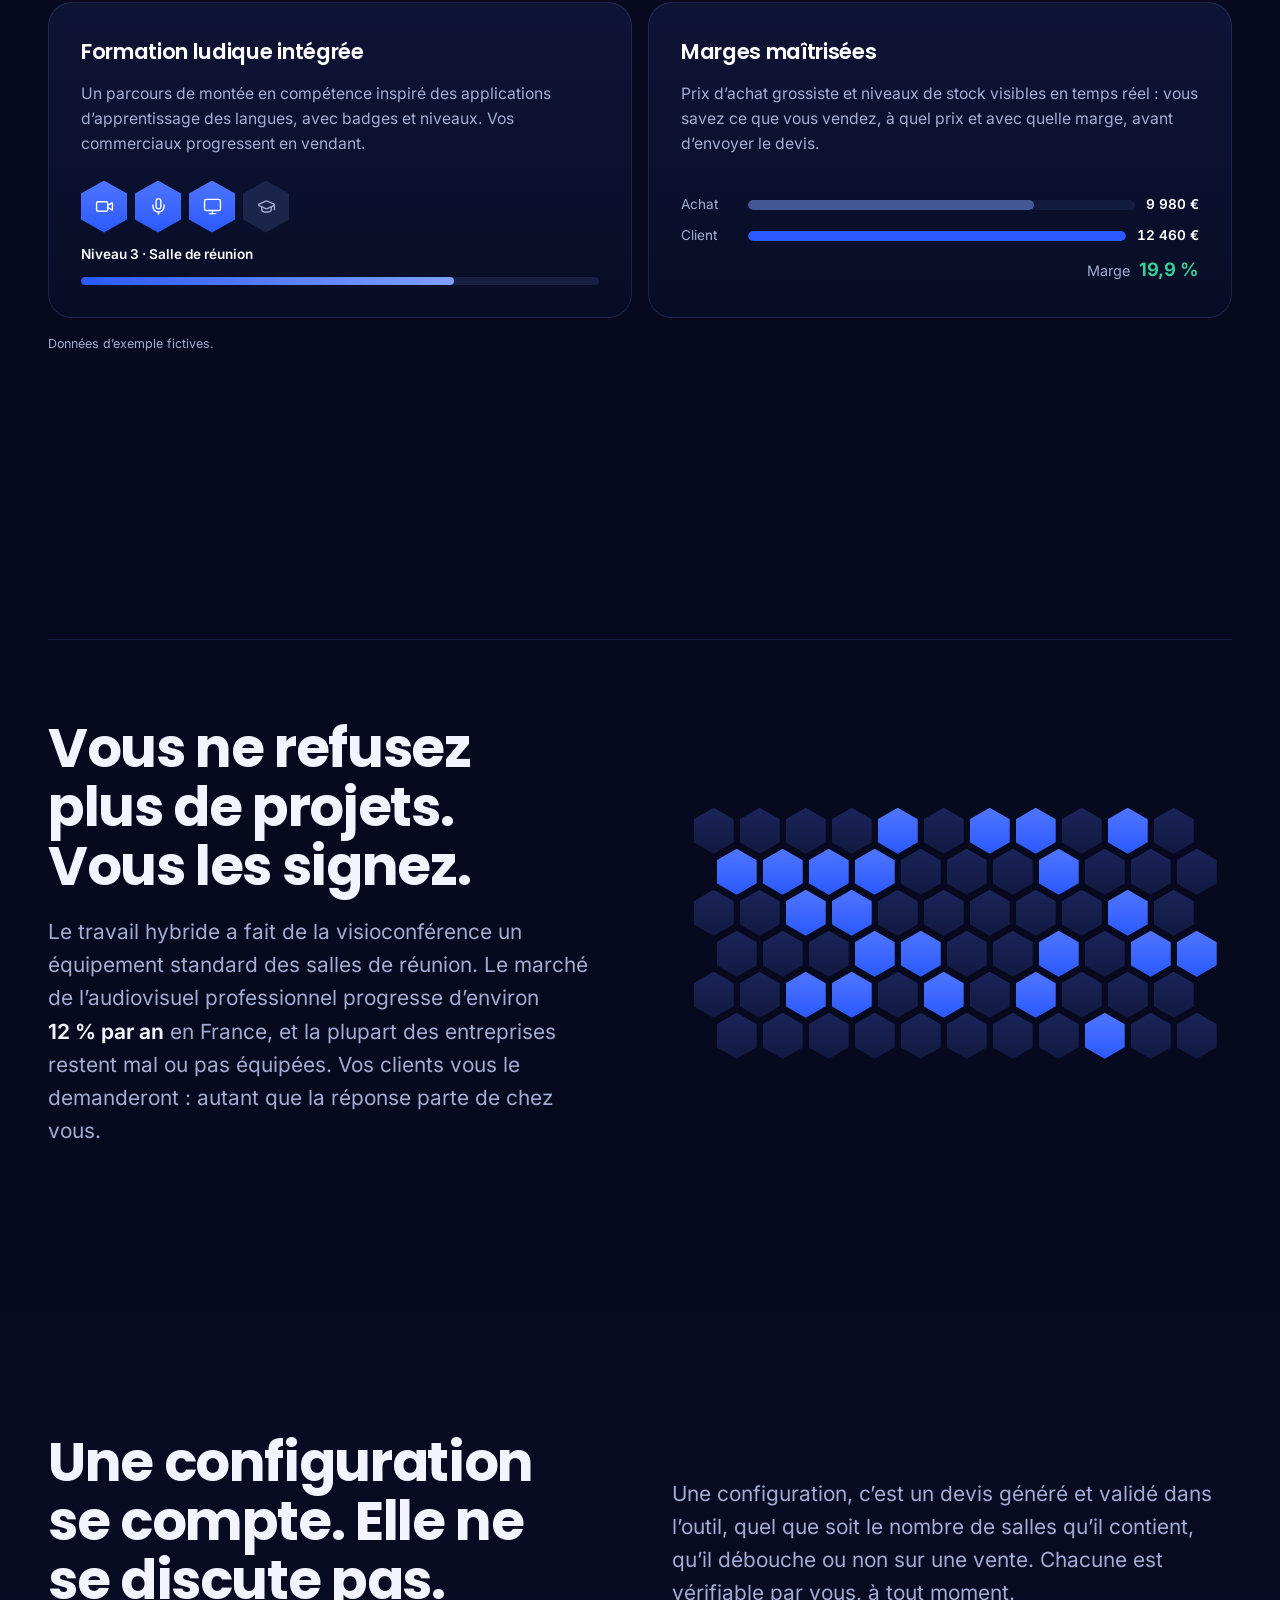
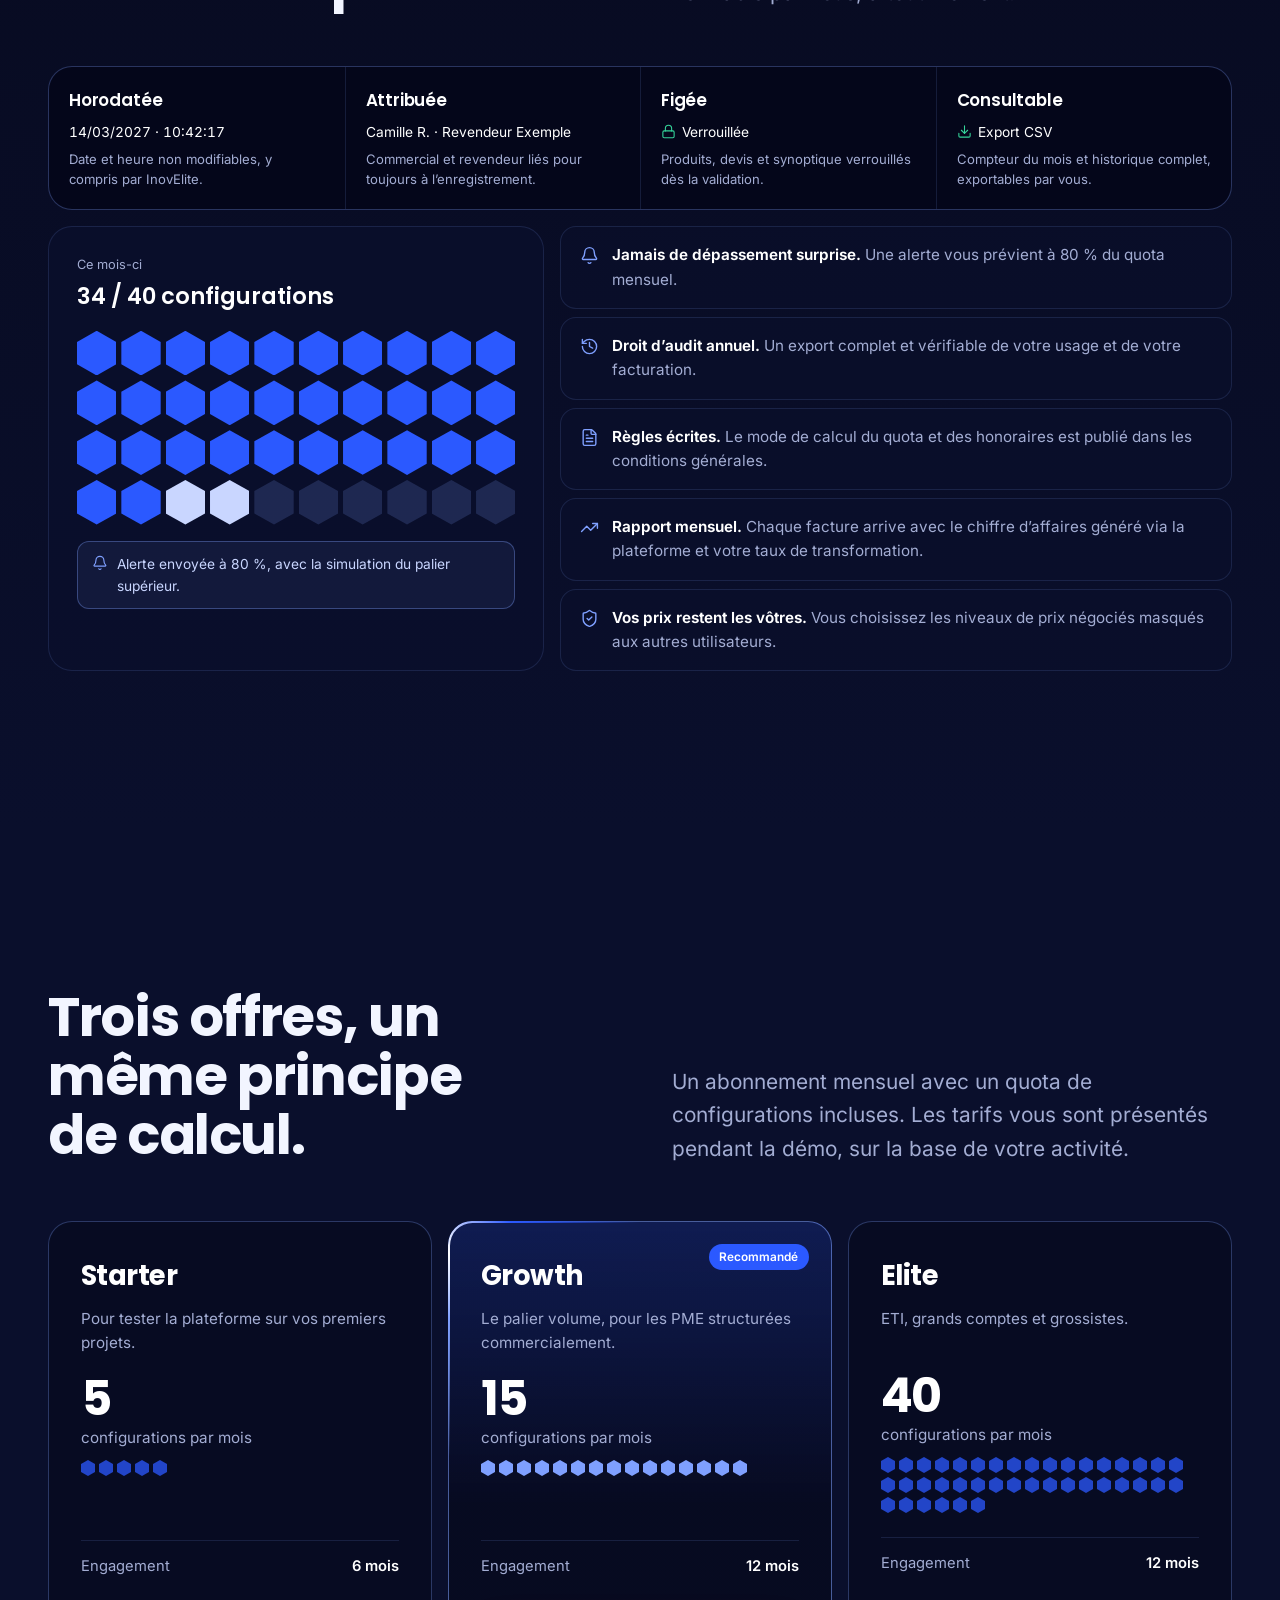
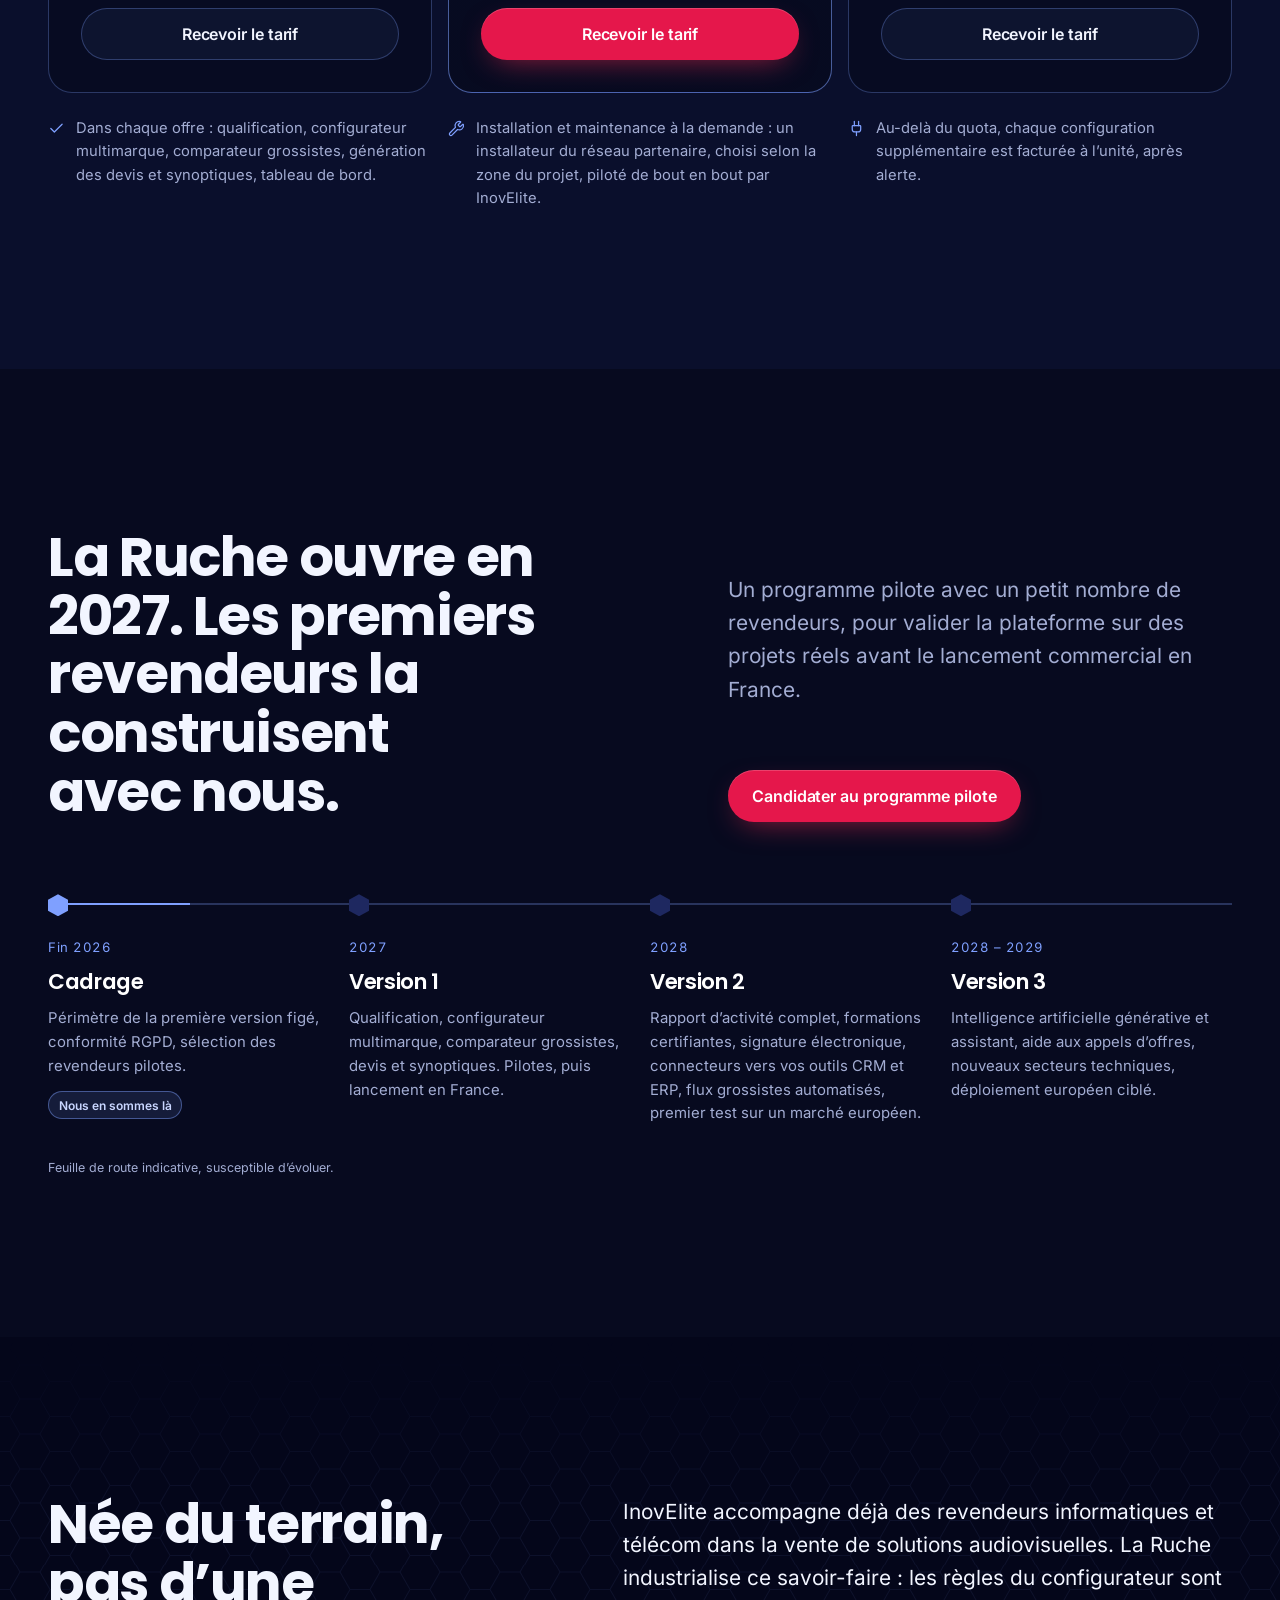
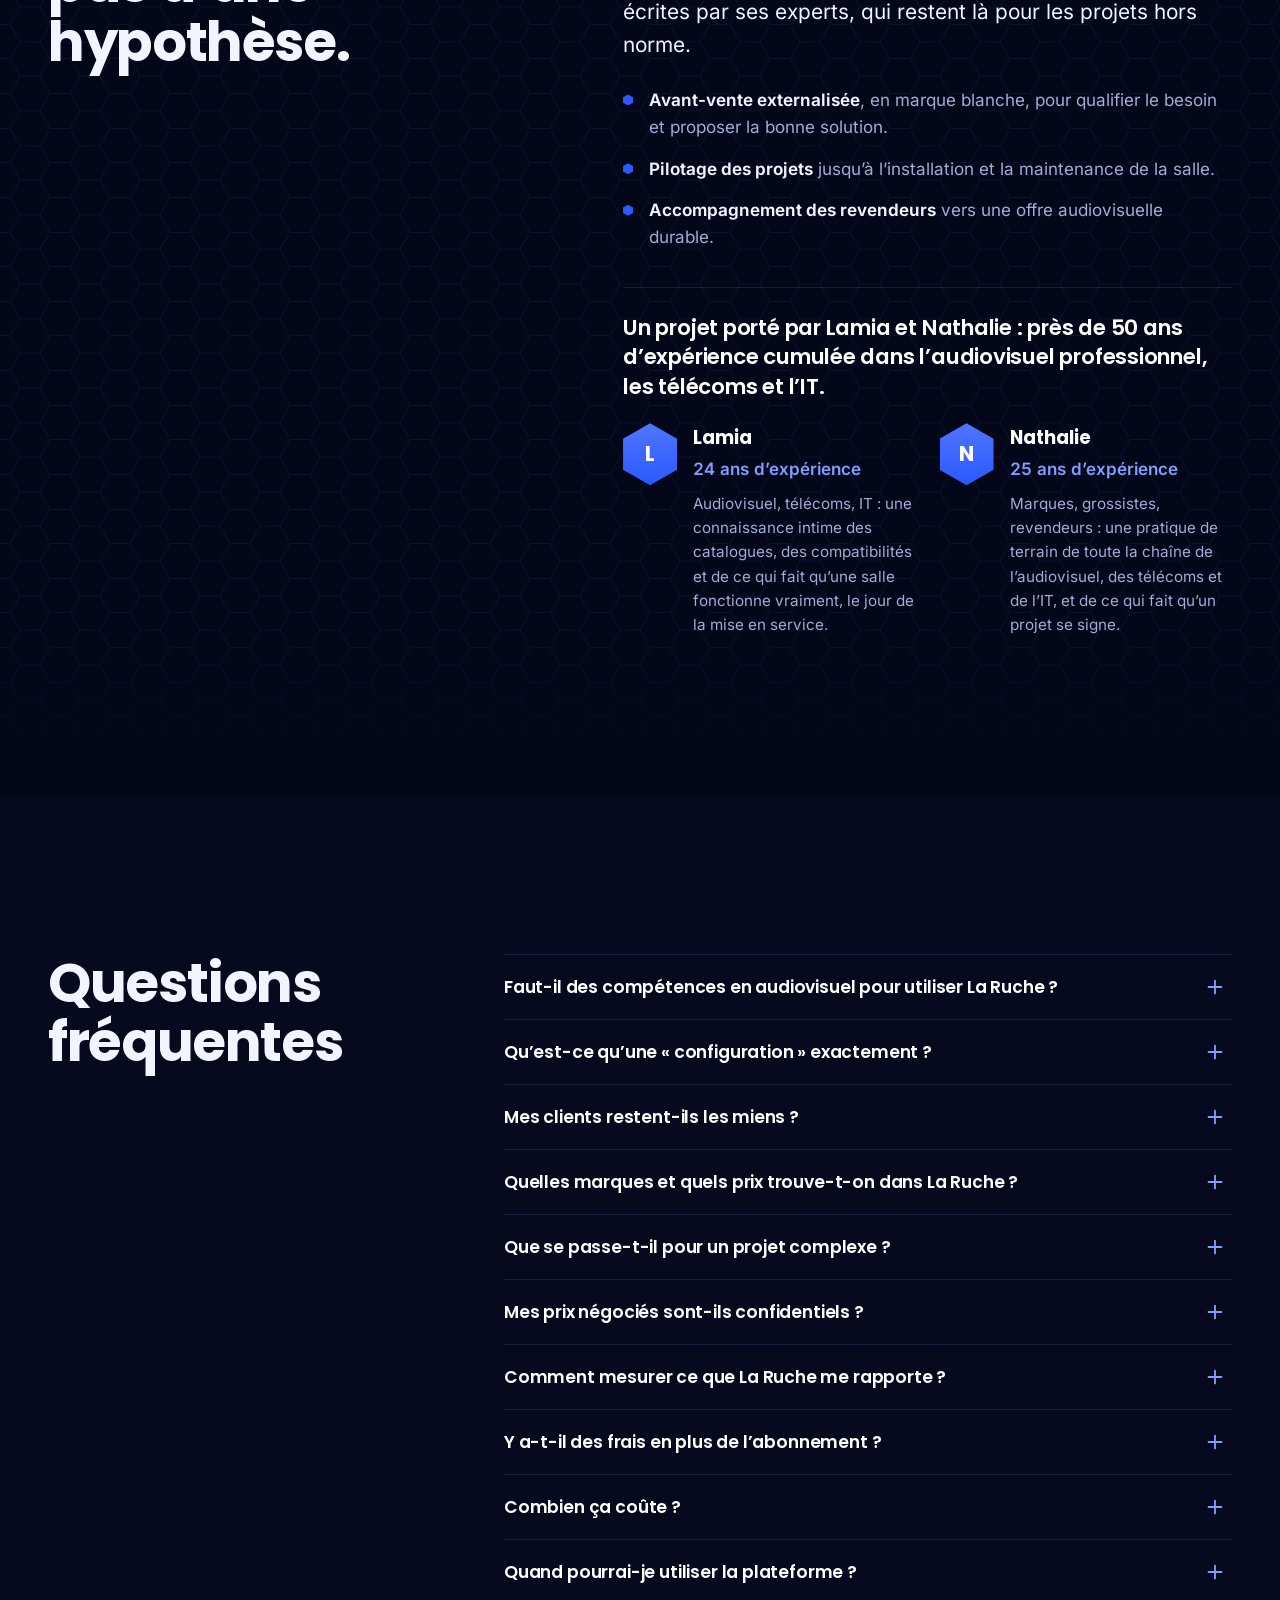
==== commit 230aef0b: "Founders block, tier names, copy edits, share tags at repo root - Present Lamia (24 years) and Natha" ====
--- a/index.html
+++ b/index.html
@@ -5,6 +5,18 @@
   <meta name="viewport" content="width=device-width, initial-scale=1">
   <title>La Ruche by InovElite</title>
   <meta name="robots" content="noindex">
+  <meta name="description" content="La Ruche réunit catalogues, compatibilités, stocks et meilleurs prix du marché audiovisuel. Décrivez la salle de votre client : configuration fiable et devis chiffré en quelques minutes.">
+  <meta property="og:type" content="website">
+  <meta property="og:locale" content="fr_FR">
+  <meta property="og:site_name" content="La Ruche by InovElite">
+  <meta property="og:title" content="La Ruche by InovElite · Vendez l’audiovisuel comme un expert">
+  <meta property="og:description" content="Catalogues, compatibilités, stocks et meilleurs prix réunis au même endroit. La configuration et le devis de la salle de votre client, en quelques minutes.">
+  <meta property="og:url" content="https://sofianmrn.github.io/RucheSite/">
+  <meta property="og:image" content="https://sofianmrn.github.io/RucheSite/assets/img/og-la-ruche.jpg">
+  <meta property="og:image:width" content="1200">
+  <meta property="og:image:height" content="630">
+  <meta name="twitter:card" content="summary_large_image">
+  <link rel="icon" href="docs/favicon.svg" type="image/svg+xml">
   <!-- Filet de sécurité : si GitHub Pages publie la racine du dépôt plutôt que /docs, on renvoie vers le site. -->
   <meta http-equiv="refresh" content="0; url=./docs/">
   <script>location.replace('./docs/' + location.hash);</script>
